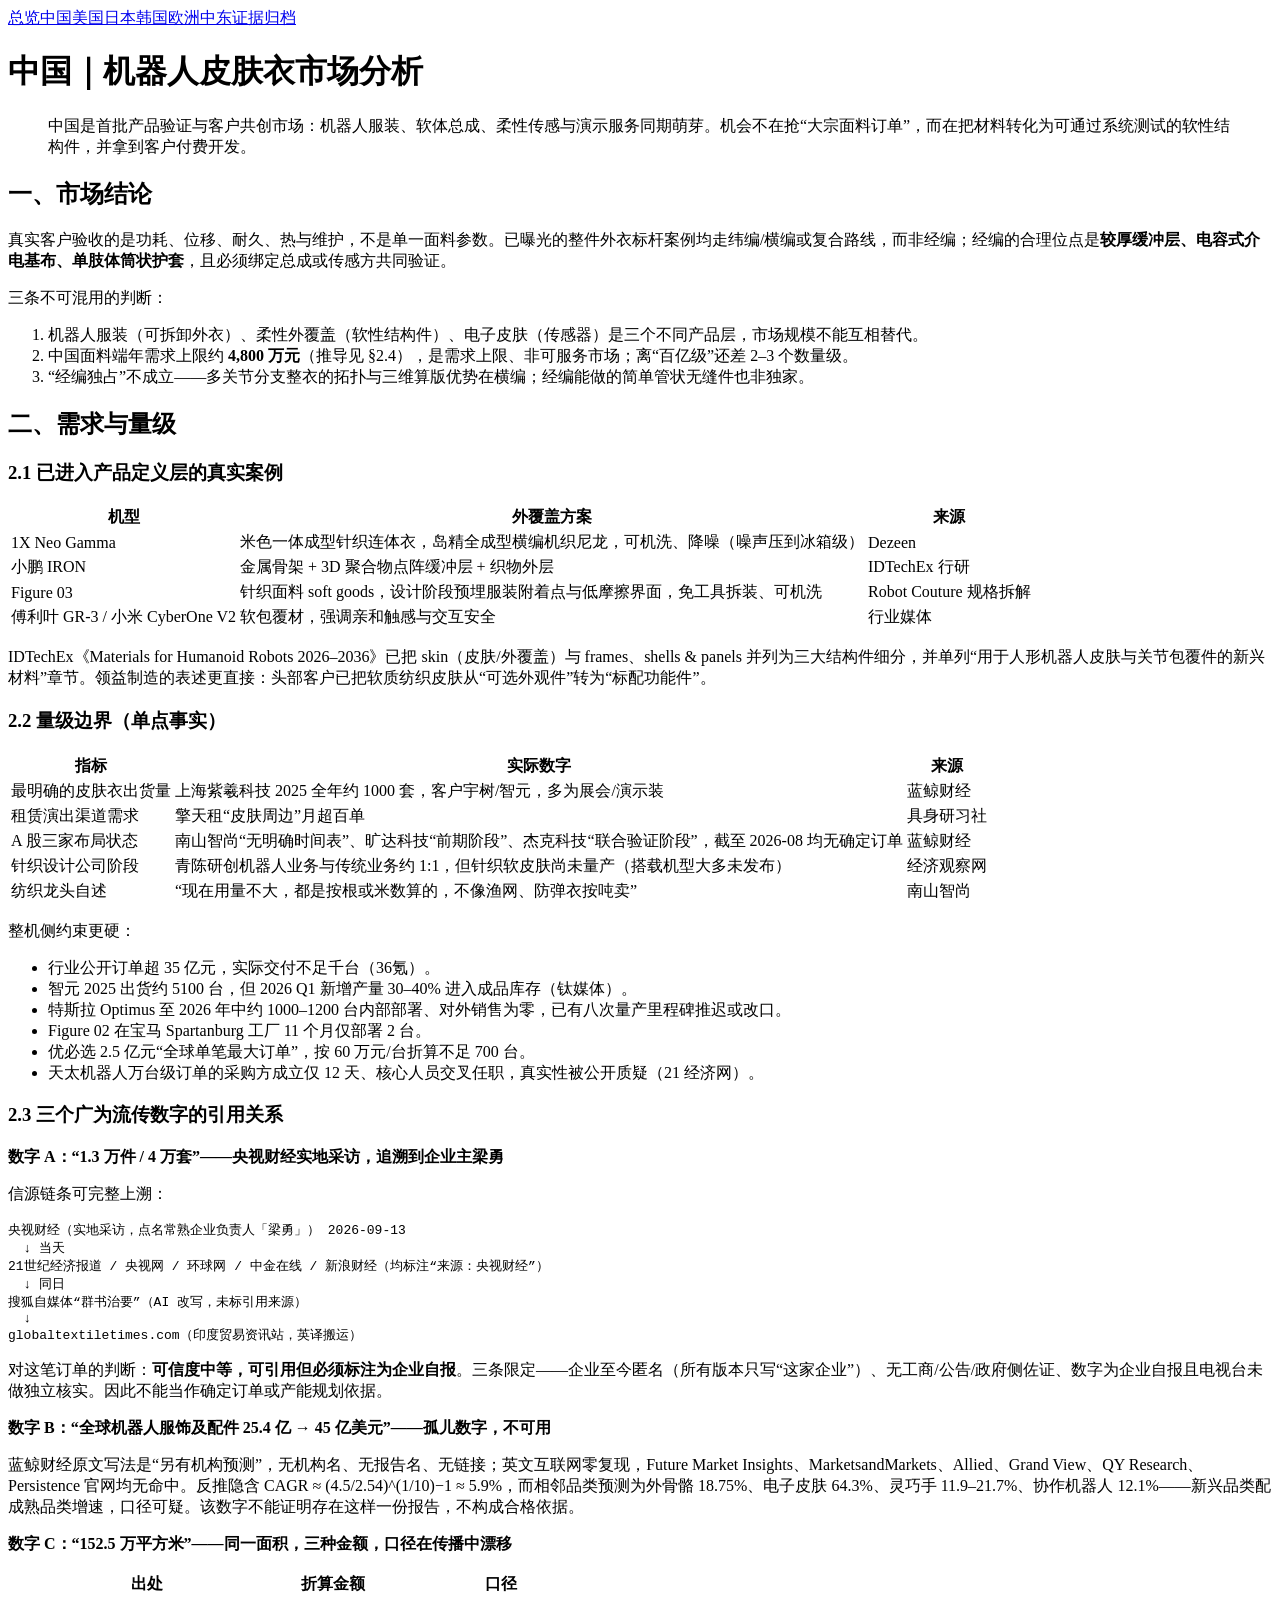
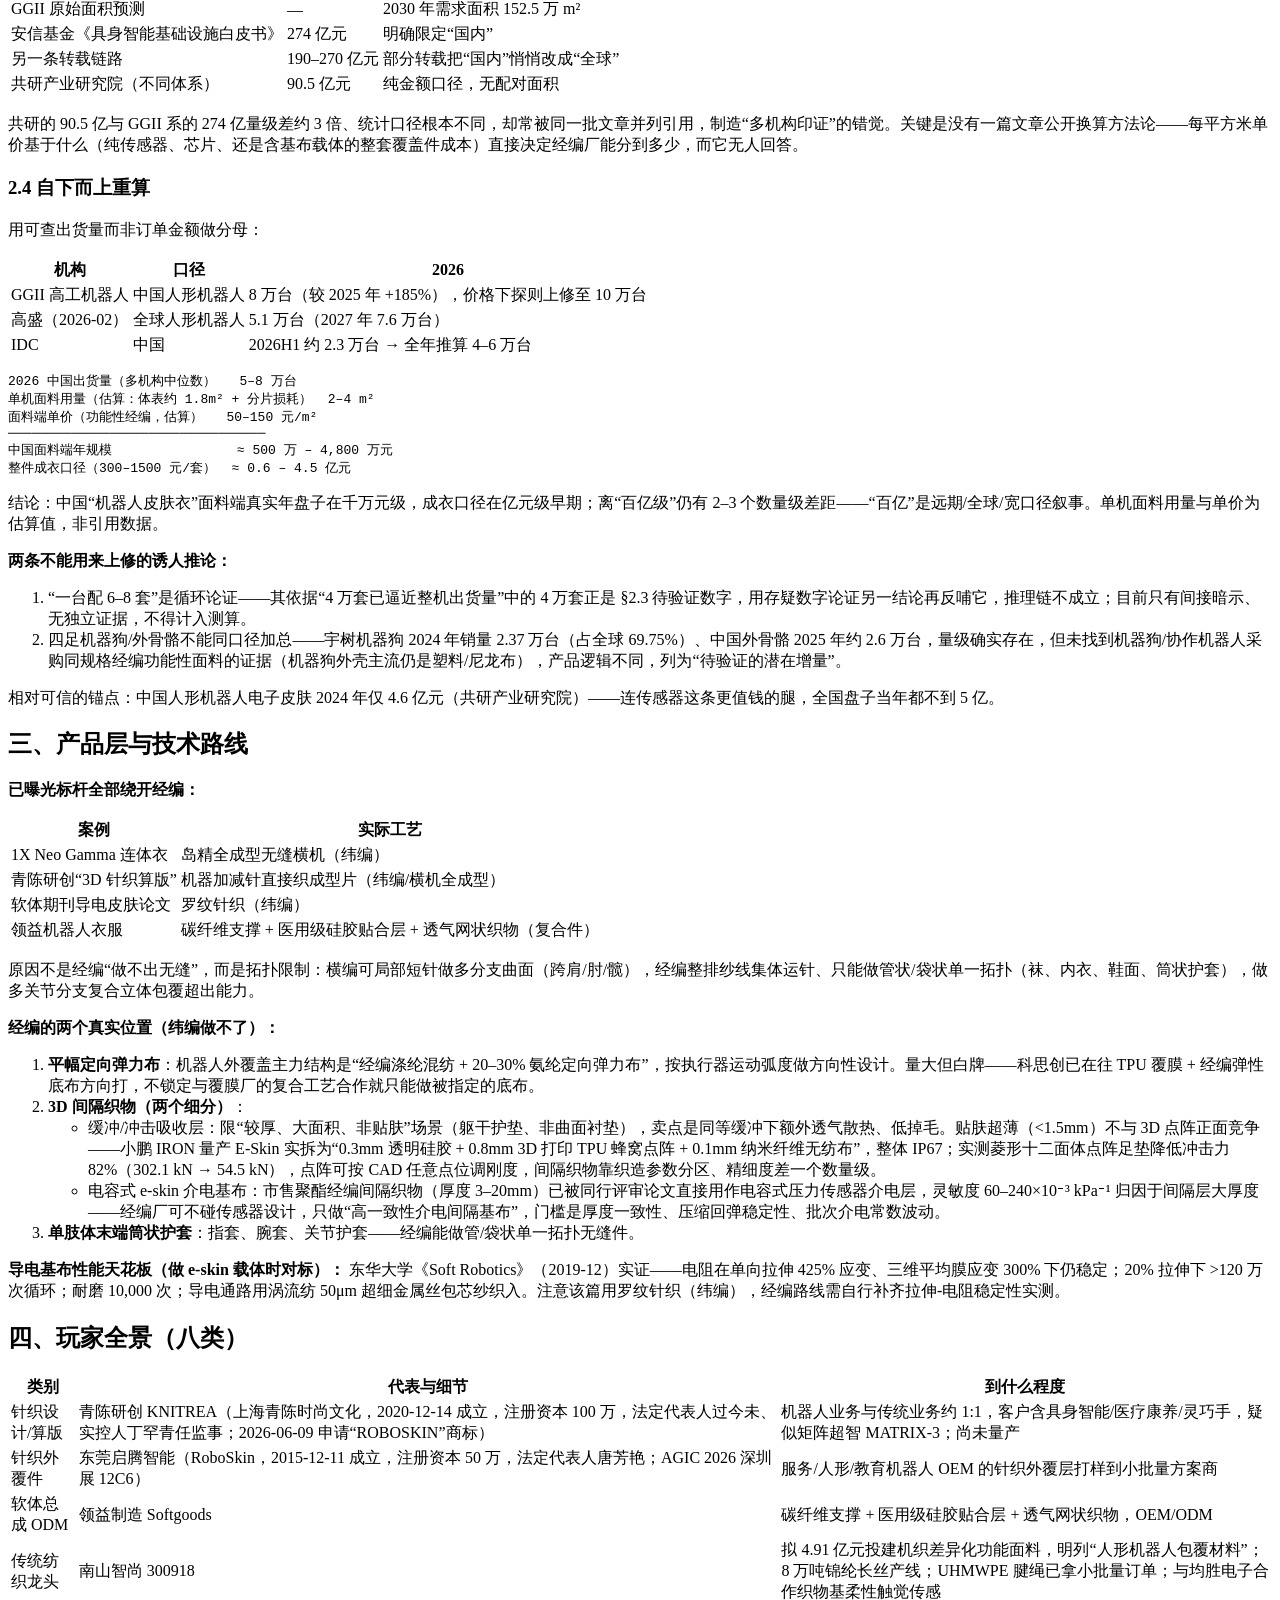
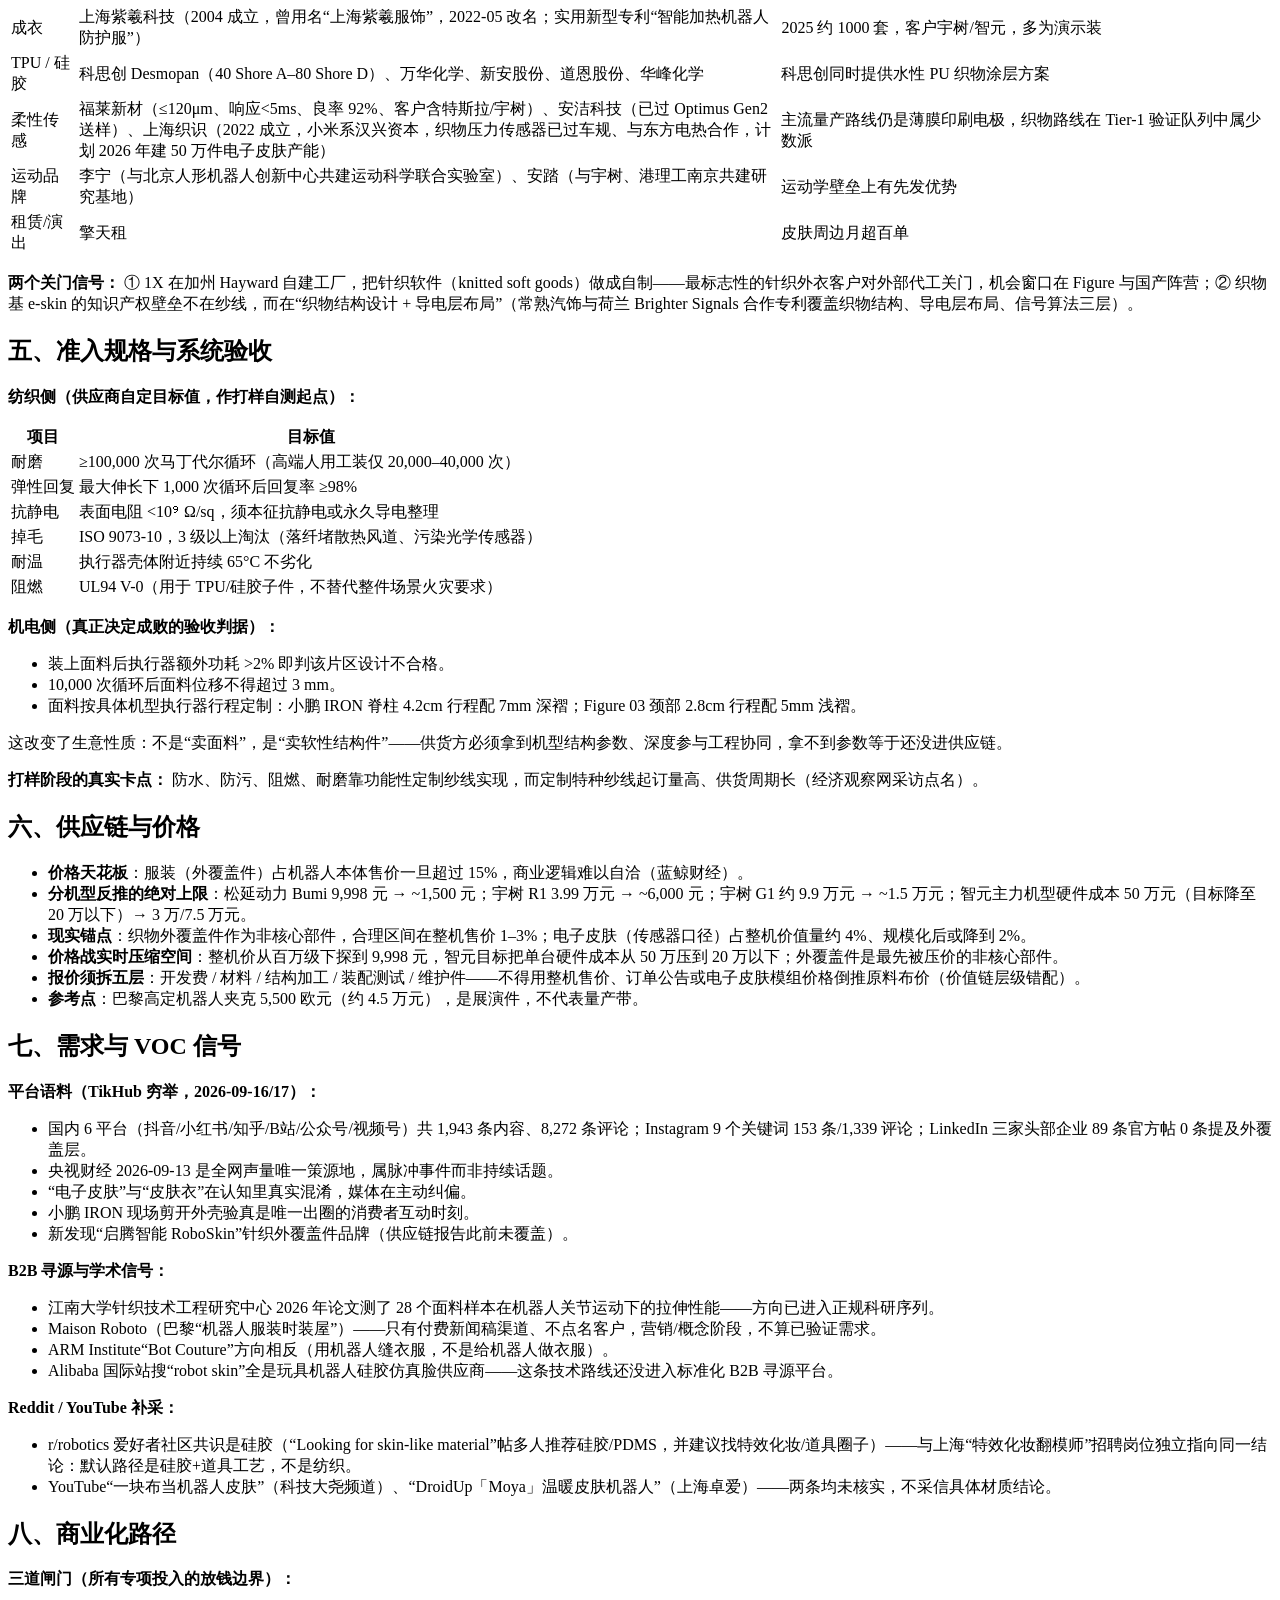
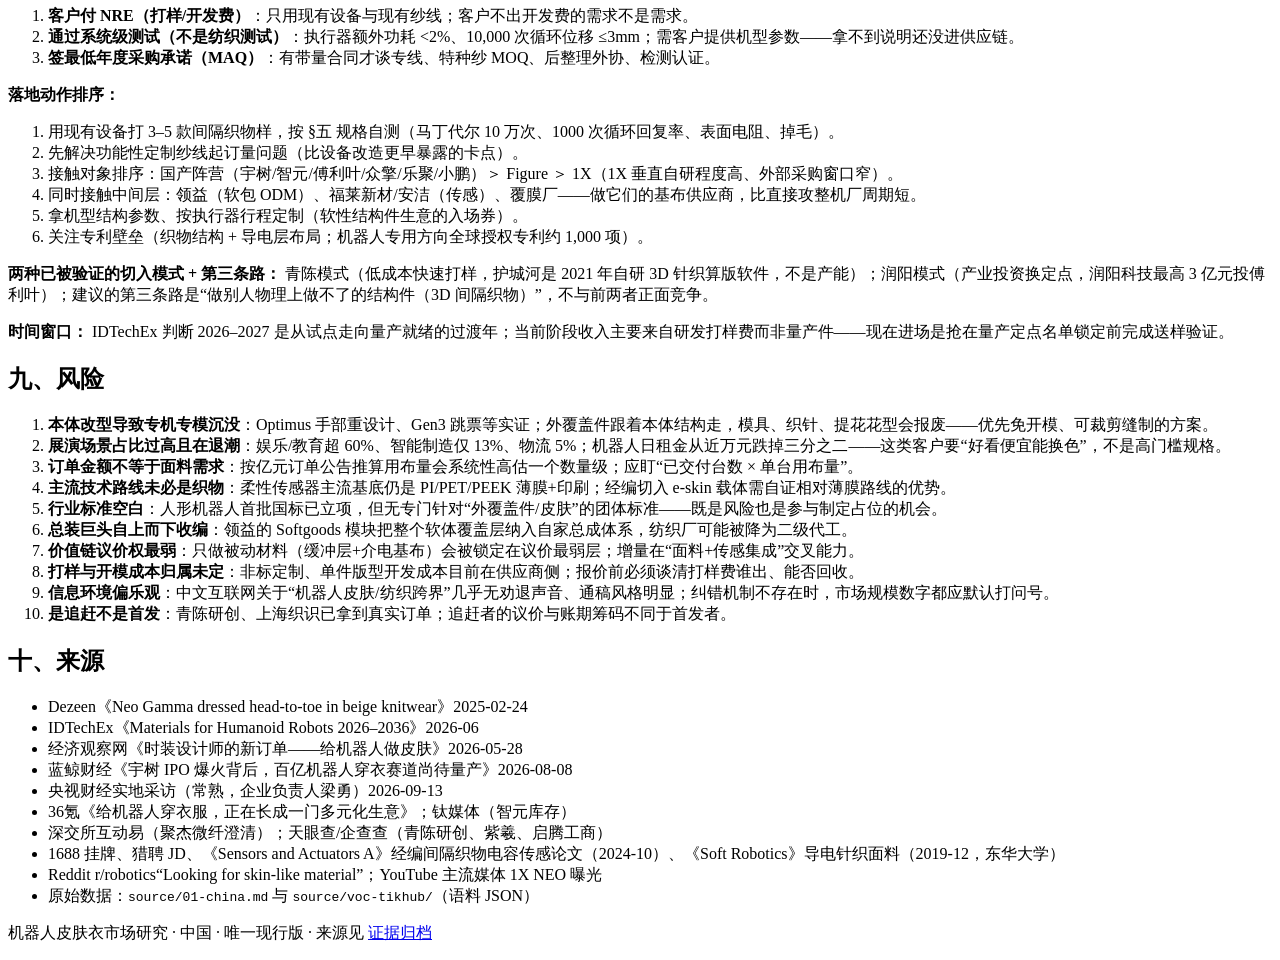
==== china.html @ 620ad475 "add china.html" ====
<!doctype html><html lang="zh-CN"><head>
<meta charset="utf-8"><meta name="viewport" content="width=device-width,initial-scale=1">
<title>中国｜机器人皮肤衣市场分析</title>
<link rel="stylesheet" href="assets/final.css">
</head><body><div class="wrap">
<nav class="nav"><a href="index.html">总览</a><a href="china.html" class="active">中国</a><a href="usa.html">美国</a><a href="japan.html">日本</a><a href="korea.html">韩国</a><a href="europe.html">欧洲</a><a href="middle-east.html">中东</a><a href="sources.html">证据归档</a></nav>
<main class="doc">
<h1 id="中国机器人皮肤衣市场分析">中国｜机器人皮肤衣市场分析</h1>
<blockquote>
<p>中国是首批产品验证与客户共创市场：机器人服装、软体总成、柔性传感与演示服务同期萌芽。机会不在抢“大宗面料订单”，而在把材料转化为可通过系统测试的软性结构件，并拿到客户付费开发。</p>
</blockquote>
<h2 id="一市场结论">一、市场结论</h2>
<p>真实客户验收的是功耗、位移、耐久、热与维护，不是单一面料参数。已曝光的整件外衣标杆案例均走纬编/横编或复合路线，而非经编；经编的合理位点是<strong>较厚缓冲层、电容式介电基布、单肢体筒状护套</strong>，且必须绑定总成或传感方共同验证。</p>
<p>三条不可混用的判断：</p>
<ol type="1">
<li>机器人服装（可拆卸外衣）、柔性外覆盖（软性结构件）、电子皮肤（传感器）是三个不同产品层，市场规模不能互相替代。</li>
<li>中国面料端年需求上限约 <strong>4,800 万元</strong>（推导见 §2.4），是需求上限、非可服务市场；离“百亿级”还差 2–3 个数量级。</li>
<li>“经编独占”不成立——多关节分支整衣的拓扑与三维算版优势在横编；经编能做的简单管状无缝件也非独家。</li>
</ol>
<h2 id="二需求与量级">二、需求与量级</h2>
<h3 id="21-已进入产品定义层的真实案例">2.1 已进入产品定义层的真实案例</h3>
<table>
<thead>
<tr>
<th>机型</th>
<th>外覆盖方案</th>
<th>来源</th>
</tr>
</thead>
<tbody>
<tr>
<td>1X Neo Gamma</td>
<td>米色一体成型针织连体衣，岛精全成型横编机织尼龙，可机洗、降噪（噪声压到冰箱级）</td>
<td>Dezeen</td>
</tr>
<tr>
<td>小鹏 IRON</td>
<td>金属骨架 + 3D 聚合物点阵缓冲层 + 织物外层</td>
<td>IDTechEx 行研</td>
</tr>
<tr>
<td>Figure 03</td>
<td>针织面料 soft goods，设计阶段预埋服装附着点与低摩擦界面，免工具拆装、可机洗</td>
<td>Robot Couture 规格拆解</td>
</tr>
<tr>
<td>傅利叶 GR-3 / 小米 CyberOne V2</td>
<td>软包覆材，强调亲和触感与交互安全</td>
<td>行业媒体</td>
</tr>
</tbody>
</table>
<p>IDTechEx《Materials for Humanoid Robots 2026–2036》已把 skin（皮肤/外覆盖）与 frames、shells &amp; panels 并列为三大结构件细分，并单列“用于人形机器人皮肤与关节包覆件的新兴材料”章节。领益制造的表述更直接：头部客户已把软质纺织皮肤从“可选外观件”转为“标配功能件”。</p>
<h3 id="22-量级边界单点事实">2.2 量级边界（单点事实）</h3>
<table>
<thead>
<tr>
<th>指标</th>
<th>实际数字</th>
<th>来源</th>
</tr>
</thead>
<tbody>
<tr>
<td>最明确的皮肤衣出货量</td>
<td>上海紫羲科技 2025 全年约 1000 套，客户宇树/智元，多为展会/演示装</td>
<td>蓝鲸财经</td>
</tr>
<tr>
<td>租赁演出渠道需求</td>
<td>擎天租“皮肤周边”月超百单</td>
<td>具身研习社</td>
</tr>
<tr>
<td>A 股三家布局状态</td>
<td>南山智尚“无明确时间表”、旷达科技“前期阶段”、杰克科技“联合验证阶段”，截至 2026-08 均无确定订单</td>
<td>蓝鲸财经</td>
</tr>
<tr>
<td>针织设计公司阶段</td>
<td>青陈研创机器人业务与传统业务约 1:1，但针织软皮肤尚未量产（搭载机型大多未发布）</td>
<td>经济观察网</td>
</tr>
<tr>
<td>纺织龙头自述</td>
<td>“现在用量不大，都是按根或米数算的，不像渔网、防弹衣按吨卖”</td>
<td>南山智尚</td>
</tr>
</tbody>
</table>
<p>整机侧约束更硬：</p>
<ul>
<li>行业公开订单超 35 亿元，实际交付不足千台（36氪）。</li>
<li>智元 2025 出货约 5100 台，但 2026 Q1 新增产量 30–40% 进入成品库存（钛媒体）。</li>
<li>特斯拉 Optimus 至 2026 年中约 1000–1200 台内部部署、对外销售为零，已有八次量产里程碑推迟或改口。</li>
<li>Figure 02 在宝马 Spartanburg 工厂 11 个月仅部署 2 台。</li>
<li>优必选 2.5 亿元“全球单笔最大订单”，按 60 万元/台折算不足 700 台。</li>
<li>天太机器人万台级订单的采购方成立仅 12 天、核心人员交叉任职，真实性被公开质疑（21 经济网）。</li>
</ul>
<h3 id="23-三个广为流传数字的引用关系">2.3 三个广为流传数字的引用关系</h3>
<p><strong>数字 A：“1.3 万件 / 4 万套”——央视财经实地采访，追溯到企业主梁勇</strong></p>
<p>信源链条可完整上溯：</p>
<pre><code>央视财经（实地采访，点名常熟企业负责人「梁勇」） 2026-09-13
  ↓ 当天
21世纪经济报道 / 央视网 / 环球网 / 中金在线 / 新浪财经（均标注“来源：央视财经”）
  ↓ 同日
搜狐自媒体“群书治要”（AI 改写，未标引用来源）
  ↓
globaltextiletimes.com（印度贸易资讯站，英译搬运）</code></pre>
<p>对这笔订单的判断：<strong>可信度中等，可引用但必须标注为企业自报</strong>。三条限定——企业至今匿名（所有版本只写“这家企业”）、无工商/公告/政府侧佐证、数字为企业自报且电视台未做独立核实。因此不能当作确定订单或产能规划依据。</p>
<p><strong>数字 B：“全球机器人服饰及配件 25.4 亿 → 45 亿美元”——孤儿数字，不可用</strong></p>
<p>蓝鲸财经原文写法是“另有机构预测”，无机构名、无报告名、无链接；英文互联网零复现，Future Market Insights、MarketsandMarkets、Allied、Grand View、QY Research、Persistence 官网均无命中。反推隐含 CAGR ≈ (4.5/2.54)^(1/10)−1 ≈ 5.9%，而相邻品类预测为外骨骼 18.75%、电子皮肤 64.3%、灵巧手 11.9–21.7%、协作机器人 12.1%——新兴品类配成熟品类增速，口径可疑。该数字不能证明存在这样一份报告，不构成合格依据。</p>
<p><strong>数字 C：“152.5 万平方米”——同一面积，三种金额，口径在传播中漂移</strong></p>
<table>
<thead>
<tr>
<th>出处</th>
<th>折算金额</th>
<th>口径</th>
</tr>
</thead>
<tbody>
<tr>
<td>GGII 原始面积预测</td>
<td>—</td>
<td>2030 年需求面积 152.5 万 m²</td>
</tr>
<tr>
<td>安信基金《具身智能基础设施白皮书》</td>
<td>274 亿元</td>
<td>明确限定“国内”</td>
</tr>
<tr>
<td>另一条转载链路</td>
<td>190–270 亿元</td>
<td>部分转载把“国内”悄悄改成“全球”</td>
</tr>
<tr>
<td>共研产业研究院（不同体系）</td>
<td>90.5 亿元</td>
<td>纯金额口径，无配对面积</td>
</tr>
</tbody>
</table>
<p>共研的 90.5 亿与 GGII 系的 274 亿量级差约 3 倍、统计口径根本不同，却常被同一批文章并列引用，制造“多机构印证”的错觉。关键是没有一篇文章公开换算方法论——每平方米单价基于什么（纯传感器、芯片、还是含基布载体的整套覆盖件成本）直接决定经编厂能分到多少，而它无人回答。</p>
<h3 id="24-自下而上重算">2.4 自下而上重算</h3>
<p>用可查出货量而非订单金额做分母：</p>
<table>
<thead>
<tr>
<th>机构</th>
<th>口径</th>
<th>2026</th>
</tr>
</thead>
<tbody>
<tr>
<td>GGII 高工机器人</td>
<td>中国人形机器人</td>
<td>8 万台（较 2025 年 +185%），价格下探则上修至 10 万台</td>
</tr>
<tr>
<td>高盛（2026-02）</td>
<td>全球人形机器人</td>
<td>5.1 万台（2027 年 7.6 万台）</td>
</tr>
<tr>
<td>IDC</td>
<td>中国</td>
<td>2026H1 约 2.3 万台 → 全年推算 4–6 万台</td>
</tr>
</tbody>
</table>
<pre><code>2026 中国出货量（多机构中位数）   5–8 万台
单机面料用量（估算：体表约 1.8m² + 分片损耗）  2–4 m²
面料端单价（功能性经编，估算）   50–150 元/m²
─────────────────────────────────
中国面料端年规模                ≈ 500 万 – 4,800 万元
整件成衣口径（300–1500 元/套）  ≈ 0.6 – 4.5 亿元</code></pre>
<p>结论：中国“机器人皮肤衣”面料端真实年盘子在千万元级，成衣口径在亿元级早期；离“百亿级”仍有 2–3 个数量级差距——“百亿”是远期/全球/宽口径叙事。单机面料用量与单价为估算值，非引用数据。</p>
<p><strong>两条不能用来上修的诱人推论：</strong></p>
<ol type="1">
<li>“一台配 6–8 套”是循环论证——其依据“4 万套已逼近整机出货量”中的 4 万套正是 §2.3 待验证数字，用存疑数字论证另一结论再反哺它，推理链不成立；目前只有间接暗示、无独立证据，不得计入测算。</li>
<li>四足机器狗/外骨骼不能同口径加总——宇树机器狗 2024 年销量 2.37 万台（占全球 69.75%）、中国外骨骼 2025 年约 2.6 万台，量级确实存在，但未找到机器狗/协作机器人采购同规格经编功能性面料的证据（机器狗外壳主流仍是塑料/尼龙布），产品逻辑不同，列为“待验证的潜在增量”。</li>
</ol>
<p>相对可信的锚点：中国人形机器人电子皮肤 2024 年仅 4.6 亿元（共研产业研究院）——连传感器这条更值钱的腿，全国盘子当年都不到 5 亿。</p>
<h2 id="三产品层与技术路线">三、产品层与技术路线</h2>
<p><strong>已曝光标杆全部绕开经编：</strong></p>
<table>
<thead>
<tr>
<th>案例</th>
<th>实际工艺</th>
</tr>
</thead>
<tbody>
<tr>
<td>1X Neo Gamma 连体衣</td>
<td>岛精全成型无缝横机（纬编）</td>
</tr>
<tr>
<td>青陈研创“3D 针织算版”</td>
<td>机器加减针直接织成型片（纬编/横机全成型）</td>
</tr>
<tr>
<td>软体期刊导电皮肤论文</td>
<td>罗纹针织（纬编）</td>
</tr>
<tr>
<td>领益机器人衣服</td>
<td>碳纤维支撑 + 医用级硅胶贴合层 + 透气网状织物（复合件）</td>
</tr>
</tbody>
</table>
<p>原因不是经编“做不出无缝”，而是拓扑限制：横编可局部短针做多分支曲面（跨肩/肘/髋），经编整排纱线集体运针、只能做管状/袋状单一拓扑（袜、内衣、鞋面、筒状护套），做多关节分支复合立体包覆超出能力。</p>
<p><strong>经编的两个真实位置（纬编做不了）：</strong></p>
<ol type="1">
<li><strong>平幅定向弹力布</strong>：机器人外覆盖主力结构是“经编涤纶混纺 + 20–30% 氨纶定向弹力布”，按执行器运动弧度做方向性设计。量大但白牌——科思创已在往 TPU 覆膜 + 经编弹性底布方向打，不锁定与覆膜厂的复合工艺合作就只能做被指定的底布。</li>
<li><strong>3D 间隔织物（两个细分）</strong>：
<ul>
<li>缓冲/冲击吸收层：限“较厚、大面积、非贴肤”场景（躯干护垫、非曲面衬垫），卖点是同等缓冲下额外透气散热、低掉毛。贴肤超薄（&lt;1.5mm）不与 3D 点阵正面竞争——小鹏 IRON 量产 E-Skin 实拆为“0.3mm 透明硅胶 + 0.8mm 3D 打印 TPU 蜂窝点阵 + 0.1mm 纳米纤维无纺布”，整体 IP67；实测菱形十二面体点阵足垫降低冲击力 82%（302.1 kN → 54.5 kN），点阵可按 CAD 任意点位调刚度，间隔织物靠织造参数分区、精细度差一个数量级。</li>
<li>电容式 e-skin 介电基布：市售聚酯经编间隔织物（厚度 3–20mm）已被同行评审论文直接用作电容式压力传感器介电层，灵敏度 60–240×10⁻³ kPa⁻¹ 归因于间隔层大厚度——经编厂可不碰传感器设计，只做“高一致性介电间隔基布”，门槛是厚度一致性、压缩回弹稳定性、批次介电常数波动。</li>
</ul></li>
<li><strong>单肢体末端筒状护套</strong>：指套、腕套、关节护套——经编能做管/袋状单一拓扑无缝件。</li>
</ol>
<p><strong>导电基布性能天花板（做 e-skin 载体时对标）：</strong> 东华大学《Soft Robotics》（2019-12）实证——电阻在单向拉伸 425% 应变、三维平均膜应变 300% 下仍稳定；20% 拉伸下 &gt;120 万次循环；耐磨 10,000 次；导电通路用涡流纺 50μm 超细金属丝包芯纱织入。注意该篇用罗纹针织（纬编），经编路线需自行补齐拉伸-电阻稳定性实测。</p>
<h2 id="四玩家全景八类">四、玩家全景（八类）</h2>
<table>
<thead>
<tr>
<th>类别</th>
<th>代表与细节</th>
<th>到什么程度</th>
</tr>
</thead>
<tbody>
<tr>
<td>针织设计/算版</td>
<td>青陈研创 KNITREA（上海青陈时尚文化，2020-12-14 成立，注册资本 100 万，法定代表人过今未、实控人丁罕青任监事；2026-06-09 申请“ROBOSKIN”商标）</td>
<td>机器人业务与传统业务约 1:1，客户含具身智能/医疗康养/灵巧手，疑似矩阵超智 MATRIX-3；尚未量产</td>
</tr>
<tr>
<td>针织外覆件</td>
<td>东莞启腾智能（RoboSkin，2015-12-11 成立，注册资本 50 万，法定代表人唐芳艳；AGIC 2026 深圳展 12C6）</td>
<td>服务/人形/教育机器人 OEM 的针织外覆层打样到小批量方案商</td>
</tr>
<tr>
<td>软体总成 ODM</td>
<td>领益制造 Softgoods</td>
<td>碳纤维支撑 + 医用级硅胶贴合层 + 透气网状织物，OEM/ODM</td>
</tr>
<tr>
<td>传统纺织龙头</td>
<td>南山智尚 300918</td>
<td>拟 4.91 亿元投建机织差异化功能面料，明列“人形机器人包覆材料”；8 万吨锦纶长丝产线；UHMWPE 腱绳已拿小批量订单；与均胜电子合作织物基柔性触觉传感</td>
</tr>
<tr>
<td>成衣</td>
<td>上海紫羲科技（2004 成立，曾用名“上海紫羲服饰”，2022-05 改名；实用新型专利“智能加热机器人防护服”）</td>
<td>2025 约 1000 套，客户宇树/智元，多为演示装</td>
</tr>
<tr>
<td>TPU / 硅胶</td>
<td>科思创 Desmopan（40 Shore A–80 Shore D）、万华化学、新安股份、道恩股份、华峰化学</td>
<td>科思创同时提供水性 PU 织物涂层方案</td>
</tr>
<tr>
<td>柔性传感</td>
<td>福莱新材（≤120μm、响应&lt;5ms、良率 92%、客户含特斯拉/宇树）、安洁科技（已过 Optimus Gen2 送样）、上海织识（2022 成立，小米系汉兴资本，织物压力传感器已过车规、与东方电热合作，计划 2026 年建 50 万件电子皮肤产能）</td>
<td>主流量产路线仍是薄膜印刷电极，织物路线在 Tier-1 验证队列中属少数派</td>
</tr>
<tr>
<td>运动品牌</td>
<td>李宁（与北京人形机器人创新中心共建运动科学联合实验室）、安踏（与宇树、港理工南京共建研究基地）</td>
<td>运动学壁垒上有先发优势</td>
</tr>
<tr>
<td>租赁/演出</td>
<td>擎天租</td>
<td>皮肤周边月超百单</td>
</tr>
</tbody>
</table>
<p><strong>两个关门信号：</strong> ① 1X 在加州 Hayward 自建工厂，把针织软件（knitted soft goods）做成自制——最标志性的针织外衣客户对外部代工关门，机会窗口在 Figure 与国产阵营；② 织物基 e-skin 的知识产权壁垒不在纱线，而在“织物结构设计 + 导电层布局”（常熟汽饰与荷兰 Brighter Signals 合作专利覆盖织物结构、导电层布局、信号算法三层）。</p>
<h2 id="五准入规格与系统验收">五、准入规格与系统验收</h2>
<p><strong>纺织侧（供应商自定目标值，作打样自测起点）：</strong></p>
<table>
<thead>
<tr>
<th>项目</th>
<th>目标值</th>
</tr>
</thead>
<tbody>
<tr>
<td>耐磨</td>
<td>≥100,000 次马丁代尔循环（高端人用工装仅 20,000–40,000 次）</td>
</tr>
<tr>
<td>弹性回复</td>
<td>最大伸长下 1,000 次循环后回复率 ≥98%</td>
</tr>
<tr>
<td>抗静电</td>
<td>表面电阻 &lt;10⁹ Ω/sq，须本征抗静电或永久导电整理</td>
</tr>
<tr>
<td>掉毛</td>
<td>ISO 9073-10，3 级以上淘汰（落纤堵散热风道、污染光学传感器）</td>
</tr>
<tr>
<td>耐温</td>
<td>执行器壳体附近持续 65°C 不劣化</td>
</tr>
<tr>
<td>阻燃</td>
<td>UL94 V-0（用于 TPU/硅胶子件，不替代整件场景火灾要求）</td>
</tr>
</tbody>
</table>
<p><strong>机电侧（真正决定成败的验收判据）：</strong></p>
<ul>
<li>装上面料后执行器额外功耗 &gt;2% 即判该片区设计不合格。</li>
<li>10,000 次循环后面料位移不得超过 3 mm。</li>
<li>面料按具体机型执行器行程定制：小鹏 IRON 脊柱 4.2cm 行程配 7mm 深褶；Figure 03 颈部 2.8cm 行程配 5mm 浅褶。</li>
</ul>
<p>这改变了生意性质：不是“卖面料”，是“卖软性结构件”——供货方必须拿到机型结构参数、深度参与工程协同，拿不到参数等于还没进供应链。</p>
<p><strong>打样阶段的真实卡点：</strong> 防水、防污、阻燃、耐磨靠功能性定制纱线实现，而定制特种纱线起订量高、供货周期长（经济观察网采访点名）。</p>
<h2 id="六供应链与价格">六、供应链与价格</h2>
<ul>
<li><strong>价格天花板</strong>：服装（外覆盖件）占机器人本体售价一旦超过 15%，商业逻辑难以自洽（蓝鲸财经）。</li>
<li><strong>分机型反推的绝对上限</strong>：松延动力 Bumi 9,998 元 → ~1,500 元；宇树 R1 3.99 万元 → ~6,000 元；宇树 G1 约 9.9 万元 → ~1.5 万元；智元主力机型硬件成本 50 万元（目标降至 20 万以下）→ 3 万/7.5 万元。</li>
<li><strong>现实锚点</strong>：织物外覆盖件作为非核心部件，合理区间在整机售价 1–3%；电子皮肤（传感器口径）占整机价值量约 4%、规模化后或降到 2%。</li>
<li><strong>价格战实时压缩空间</strong>：整机价从百万级下探到 9,998 元，智元目标把单台硬件成本从 50 万压到 20 万以下；外覆盖件是最先被压价的非核心部件。</li>
<li><strong>报价须拆五层</strong>：开发费 / 材料 / 结构加工 / 装配测试 / 维护件——不得用整机售价、订单公告或电子皮肤模组价格倒推原料布价（价值链层级错配）。</li>
<li><strong>参考点</strong>：巴黎高定机器人夹克 5,500 欧元（约 4.5 万元），是展演件，不代表量产带。</li>
</ul>
<h2 id="七需求与-voc-信号">七、需求与 VOC 信号</h2>
<p><strong>平台语料（TikHub 穷举，2026-09-16/17）：</strong></p>
<ul>
<li>国内 6 平台（抖音/小红书/知乎/B站/公众号/视频号）共 1,943 条内容、8,272 条评论；Instagram 9 个关键词 153 条/1,339 评论；LinkedIn 三家头部企业 89 条官方帖 0 条提及外覆盖层。</li>
<li>央视财经 2026-09-13 是全网声量唯一策源地，属脉冲事件而非持续话题。</li>
<li>“电子皮肤”与“皮肤衣”在认知里真实混淆，媒体在主动纠偏。</li>
<li>小鹏 IRON 现场剪开外壳验真是唯一出圈的消费者互动时刻。</li>
<li>新发现“启腾智能 RoboSkin”针织外覆盖件品牌（供应链报告此前未覆盖）。</li>
</ul>
<p><strong>B2B 寻源与学术信号：</strong></p>
<ul>
<li>江南大学针织技术工程研究中心 2026 年论文测了 28 个面料样本在机器人关节运动下的拉伸性能——方向已进入正规科研序列。</li>
<li>Maison Roboto（巴黎“机器人服装时装屋”）——只有付费新闻稿渠道、不点名客户，营销/概念阶段，不算已验证需求。</li>
<li>ARM Institute“Bot Couture”方向相反（用机器人缝衣服，不是给机器人做衣服）。</li>
<li>Alibaba 国际站搜“robot skin”全是玩具机器人硅胶仿真脸供应商——这条技术路线还没进入标准化 B2B 寻源平台。</li>
</ul>
<p><strong>Reddit / YouTube 补采：</strong></p>
<ul>
<li>r/robotics 爱好者社区共识是硅胶（“Looking for skin-like material”帖多人推荐硅胶/PDMS，并建议找特效化妆/道具圈子）——与上海“特效化妆翻模师”招聘岗位独立指向同一结论：默认路径是硅胶+道具工艺，不是纺织。</li>
<li>YouTube“一块布当机器人皮肤”（科技大尧频道）、“DroidUp「Moya」温暖皮肤机器人”（上海卓爱）——两条均未核实，不采信具体材质结论。</li>
</ul>
<h2 id="八商业化路径">八、商业化路径</h2>
<p><strong>三道闸门（所有专项投入的放钱边界）：</strong></p>
<ol type="1">
<li><strong>客户付 NRE（打样/开发费）</strong>：只用现有设备与现有纱线；客户不出开发费的需求不是需求。</li>
<li><strong>通过系统级测试（不是纺织测试）</strong>：执行器额外功耗 &lt;2%、10,000 次循环位移 ≤3mm；需客户提供机型参数——拿不到说明还没进供应链。</li>
<li><strong>签最低年度采购承诺（MAQ）</strong>：有带量合同才谈专线、特种纱 MOQ、后整理外协、检测认证。</li>
</ol>
<p><strong>落地动作排序：</strong></p>
<ol type="1">
<li>用现有设备打 3–5 款间隔织物样，按 §五 规格自测（马丁代尔 10 万次、1000 次循环回复率、表面电阻、掉毛）。</li>
<li>先解决功能性定制纱线起订量问题（比设备改造更早暴露的卡点）。</li>
<li>接触对象排序：国产阵营（宇树/智元/傅利叶/众擎/乐聚/小鹏）＞ Figure ＞ 1X（1X 垂直自研程度高、外部采购窗口窄）。</li>
<li>同时接触中间层：领益（软包 ODM）、福莱新材/安洁（传感）、覆膜厂——做它们的基布供应商，比直接攻整机厂周期短。</li>
<li>拿机型结构参数、按执行器行程定制（软性结构件生意的入场券）。</li>
<li>关注专利壁垒（织物结构 + 导电层布局；机器人专用方向全球授权专利约 1,000 项）。</li>
</ol>
<p><strong>两种已被验证的切入模式 + 第三条路：</strong> 青陈模式（低成本快速打样，护城河是 2021 年自研 3D 针织算版软件，不是产能）；润阳模式（产业投资换定点，润阳科技最高 3 亿元投傅利叶）；建议的第三条路是“做别人物理上做不了的结构件（3D 间隔织物）”，不与前两者正面竞争。</p>
<p><strong>时间窗口：</strong> IDTechEx 判断 2026–2027 是从试点走向量产就绪的过渡年；当前阶段收入主要来自研发打样费而非量产件——现在进场是抢在量产定点名单锁定前完成送样验证。</p>
<h2 id="九风险">九、风险</h2>
<ol type="1">
<li><strong>本体改型导致专机专模沉没</strong>：Optimus 手部重设计、Gen3 跳票等实证；外覆盖件跟着本体结构走，模具、织针、提花花型会报废——优先免开模、可裁剪缝制的方案。</li>
<li><strong>展演场景占比过高且在退潮</strong>：娱乐/教育超 60%、智能制造仅 13%、物流 5%；机器人日租金从近万元跌掉三分之二——这类客户要“好看便宜能换色”，不是高门槛规格。</li>
<li><strong>订单金额不等于面料需求</strong>：按亿元订单公告推算用布量会系统性高估一个数量级；应盯“已交付台数 × 单台用布量”。</li>
<li><strong>主流技术路线未必是织物</strong>：柔性传感器主流基底仍是 PI/PET/PEEK 薄膜+印刷；经编切入 e-skin 载体需自证相对薄膜路线的优势。</li>
<li><strong>行业标准空白</strong>：人形机器人首批国标已立项，但无专门针对“外覆盖件/皮肤”的团体标准——既是风险也是参与制定占位的机会。</li>
<li><strong>总装巨头自上而下收编</strong>：领益的 Softgoods 模块把整个软体覆盖层纳入自家总成体系，纺织厂可能被降为二级代工。</li>
<li><strong>价值链议价权最弱</strong>：只做被动材料（缓冲层+介电基布）会被锁定在议价最弱层；增量在“面料+传感集成”交叉能力。</li>
<li><strong>打样与开模成本归属未定</strong>：非标定制、单件版型开发成本目前在供应商侧；报价前必须谈清打样费谁出、能否回收。</li>
<li><strong>信息环境偏乐观</strong>：中文互联网关于“机器人皮肤/纺织跨界”几乎无劝退声音、通稿风格明显；纠错机制不存在时，市场规模数字都应默认打问号。</li>
<li><strong>是追赶不是首发</strong>：青陈研创、上海织识已拿到真实订单；追赶者的议价与账期筹码不同于首发者。</li>
</ol>
<h2 id="十来源">十、来源</h2>
<ul>
<li>Dezeen《Neo Gamma dressed head-to-toe in beige knitwear》2025-02-24</li>
<li>IDTechEx《Materials for Humanoid Robots 2026–2036》2026-06</li>
<li>经济观察网《时装设计师的新订单——给机器人做皮肤》2026-05-28</li>
<li>蓝鲸财经《宇树 IPO 爆火背后，百亿机器人穿衣赛道尚待量产》2026-08-08</li>
<li>央视财经实地采访（常熟，企业负责人梁勇）2026-09-13</li>
<li>36氪《给机器人穿衣服，正在长成一门多元化生意》；钛媒体（智元库存）</li>
<li>深交所互动易（聚杰微纤澄清）；天眼查/企查查（青陈研创、紫羲、启腾工商）</li>
<li>1688 挂牌、猎聘 JD、《Sensors and Actuators A》经编间隔织物电容传感论文（2024-10）、《Soft Robotics》导电针织面料（2019-12，东华大学）</li>
<li>Reddit r/robotics“Looking for skin-like material”；YouTube 主流媒体 1X NEO 曝光</li>
<li>原始数据：<code>source/01-china.md</code> 与 <code>source/voc-tikhub/</code>（语料 JSON）</li>
</ul>

</main>
<p class="foot">机器人皮肤衣市场研究 · 中国 · 唯一现行版 · 来源见 <a href="sources.html">证据归档</a></p>
</div></body></html>
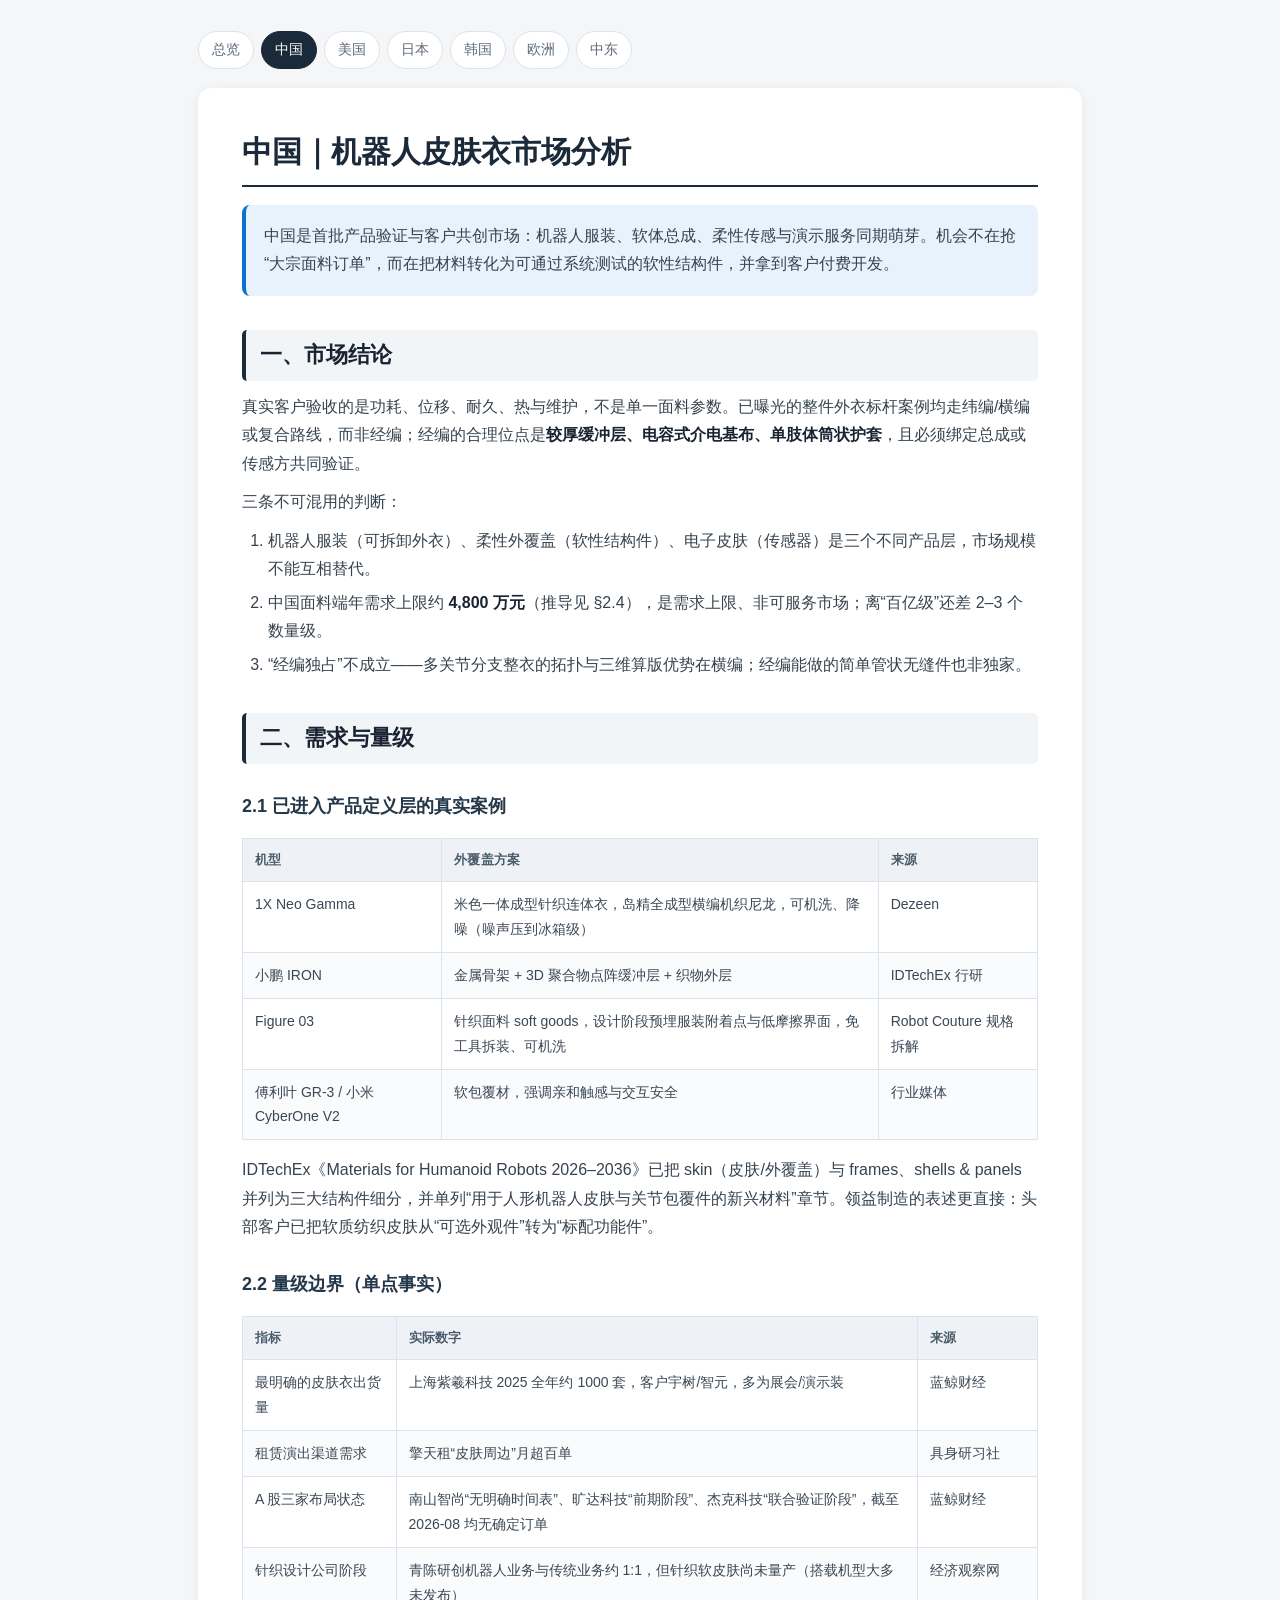
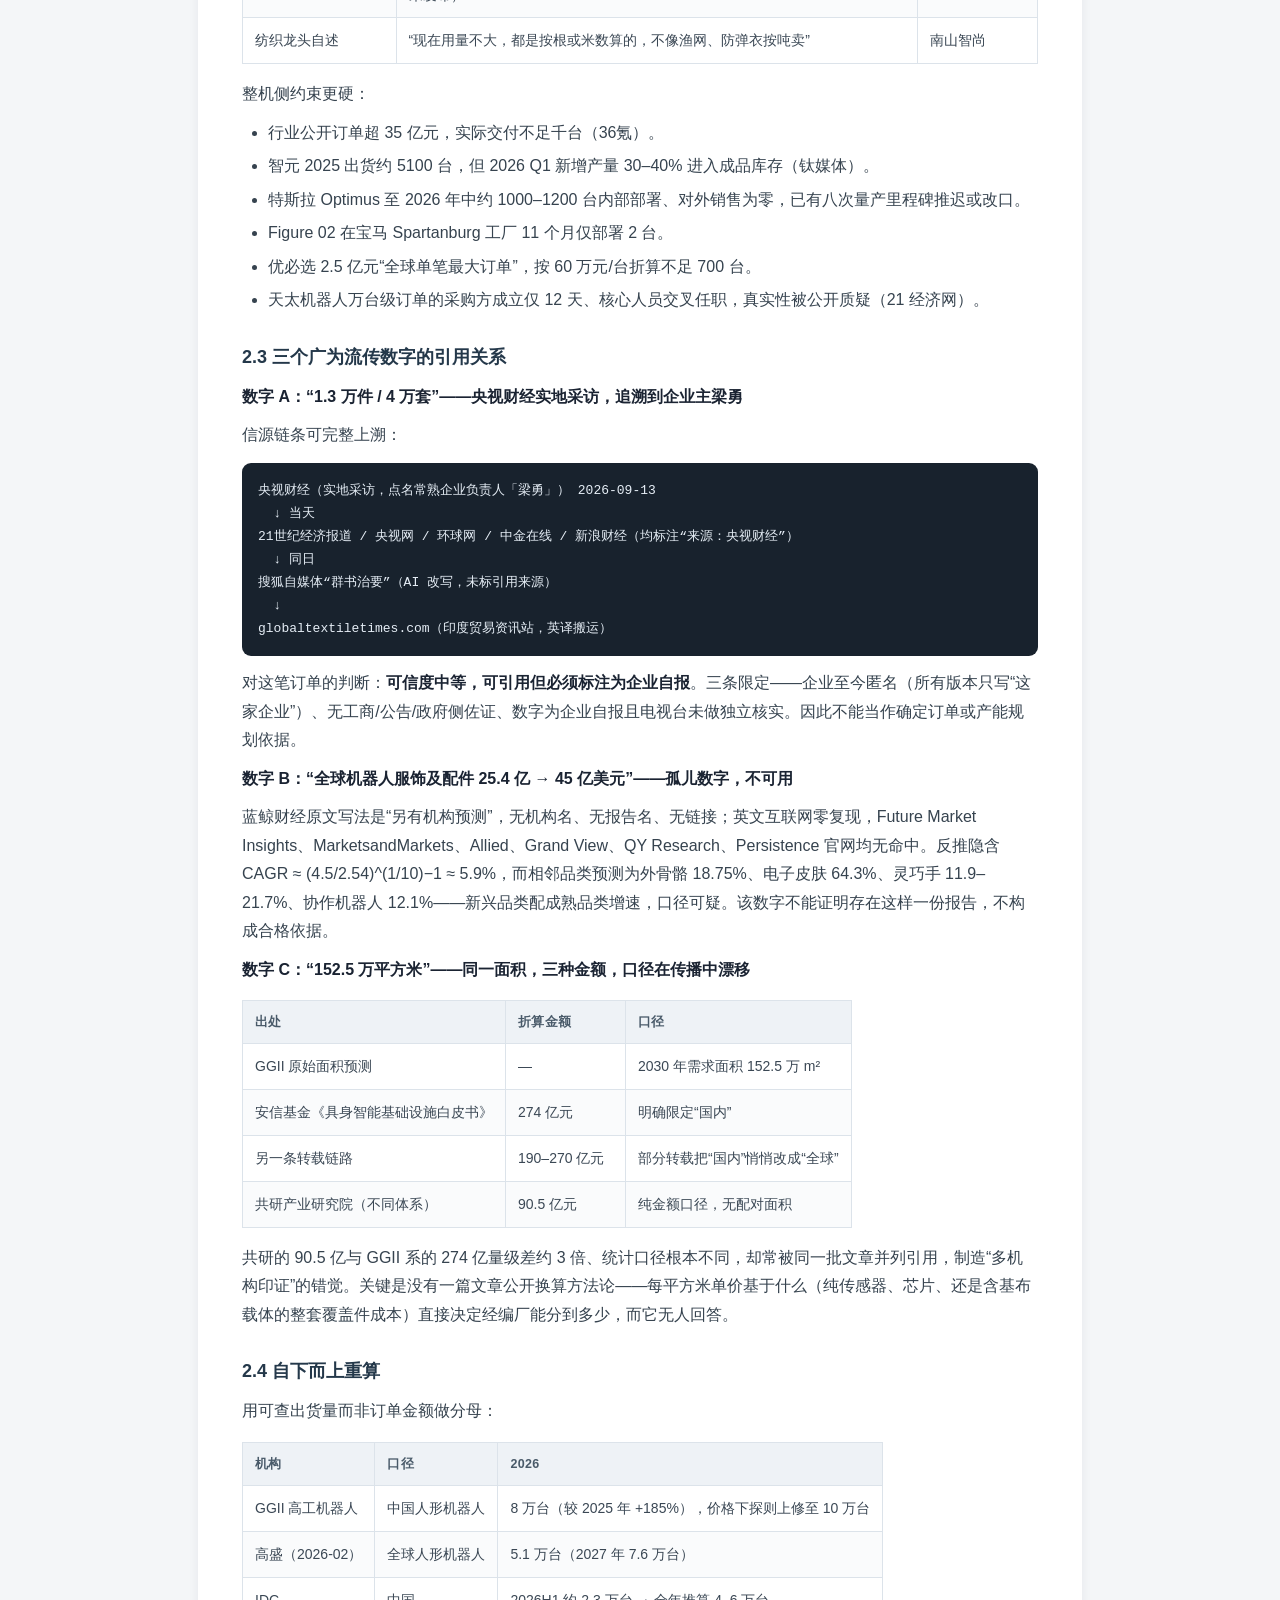
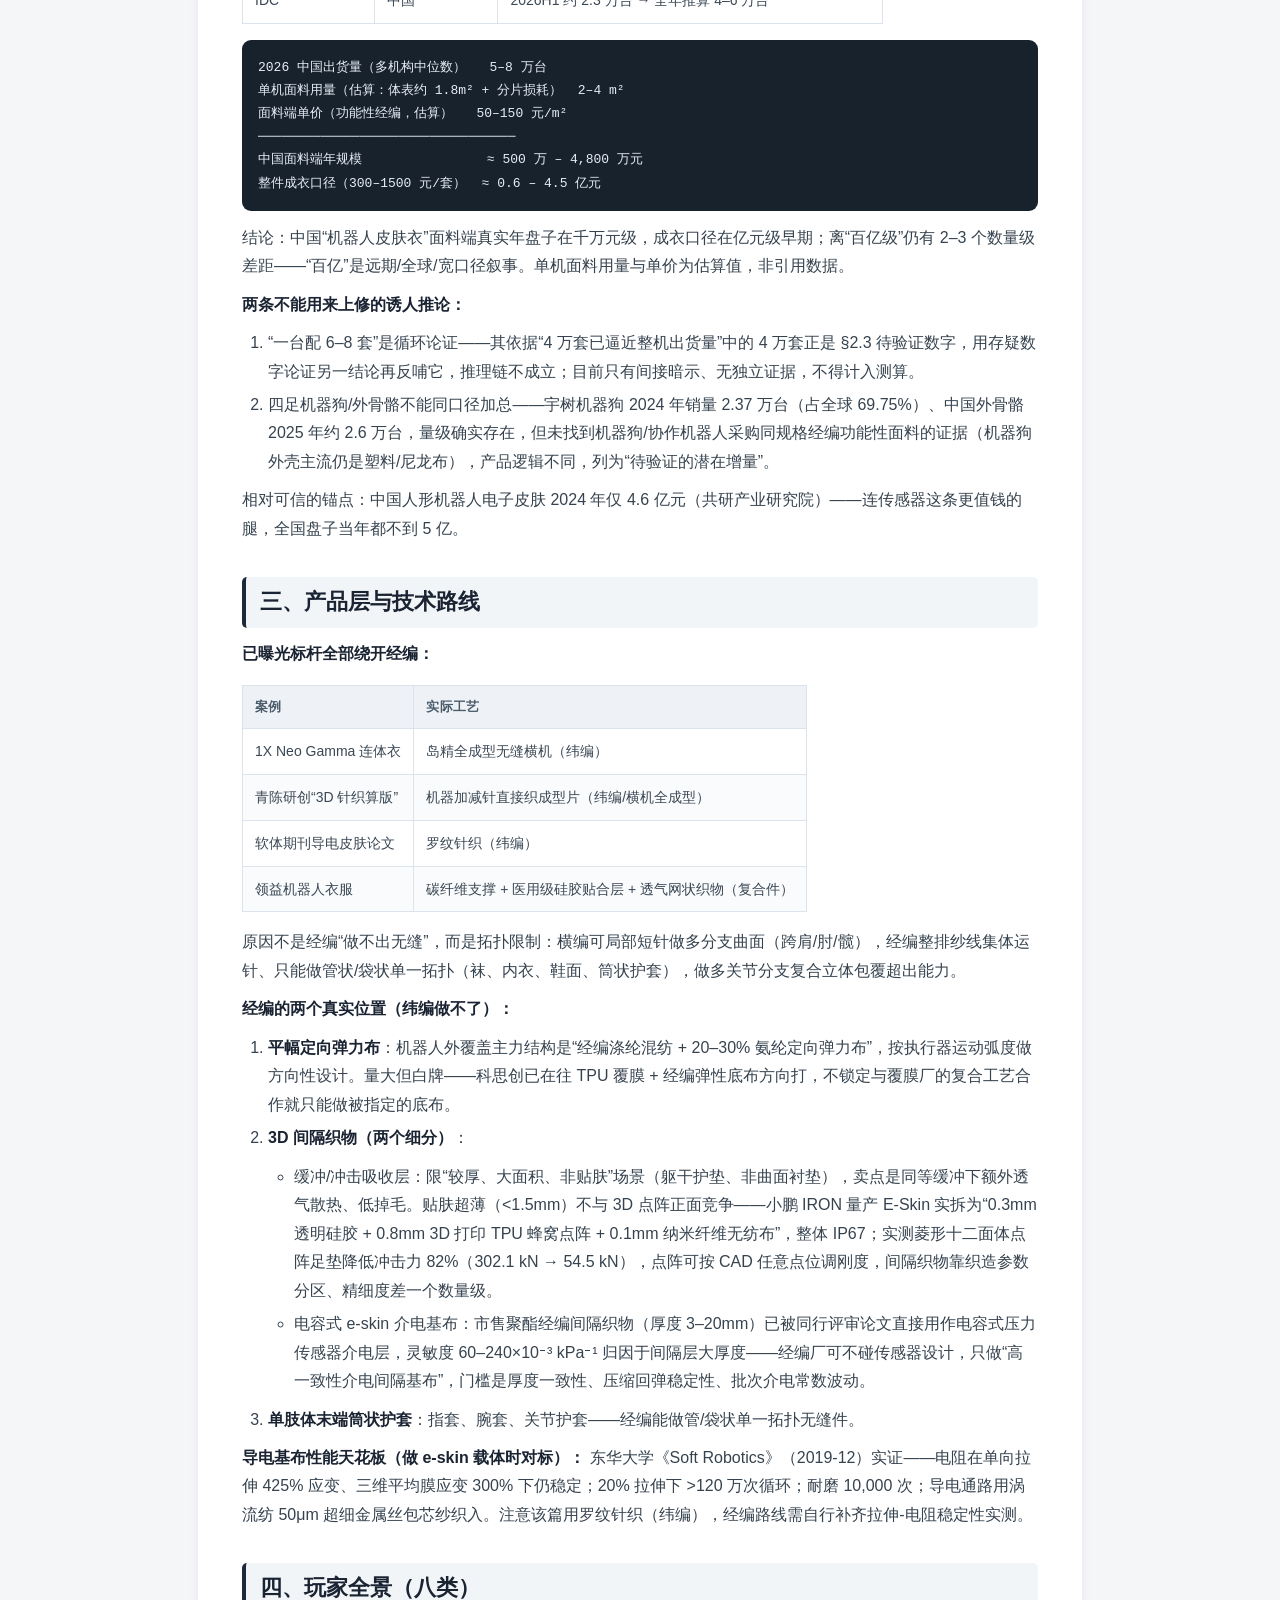
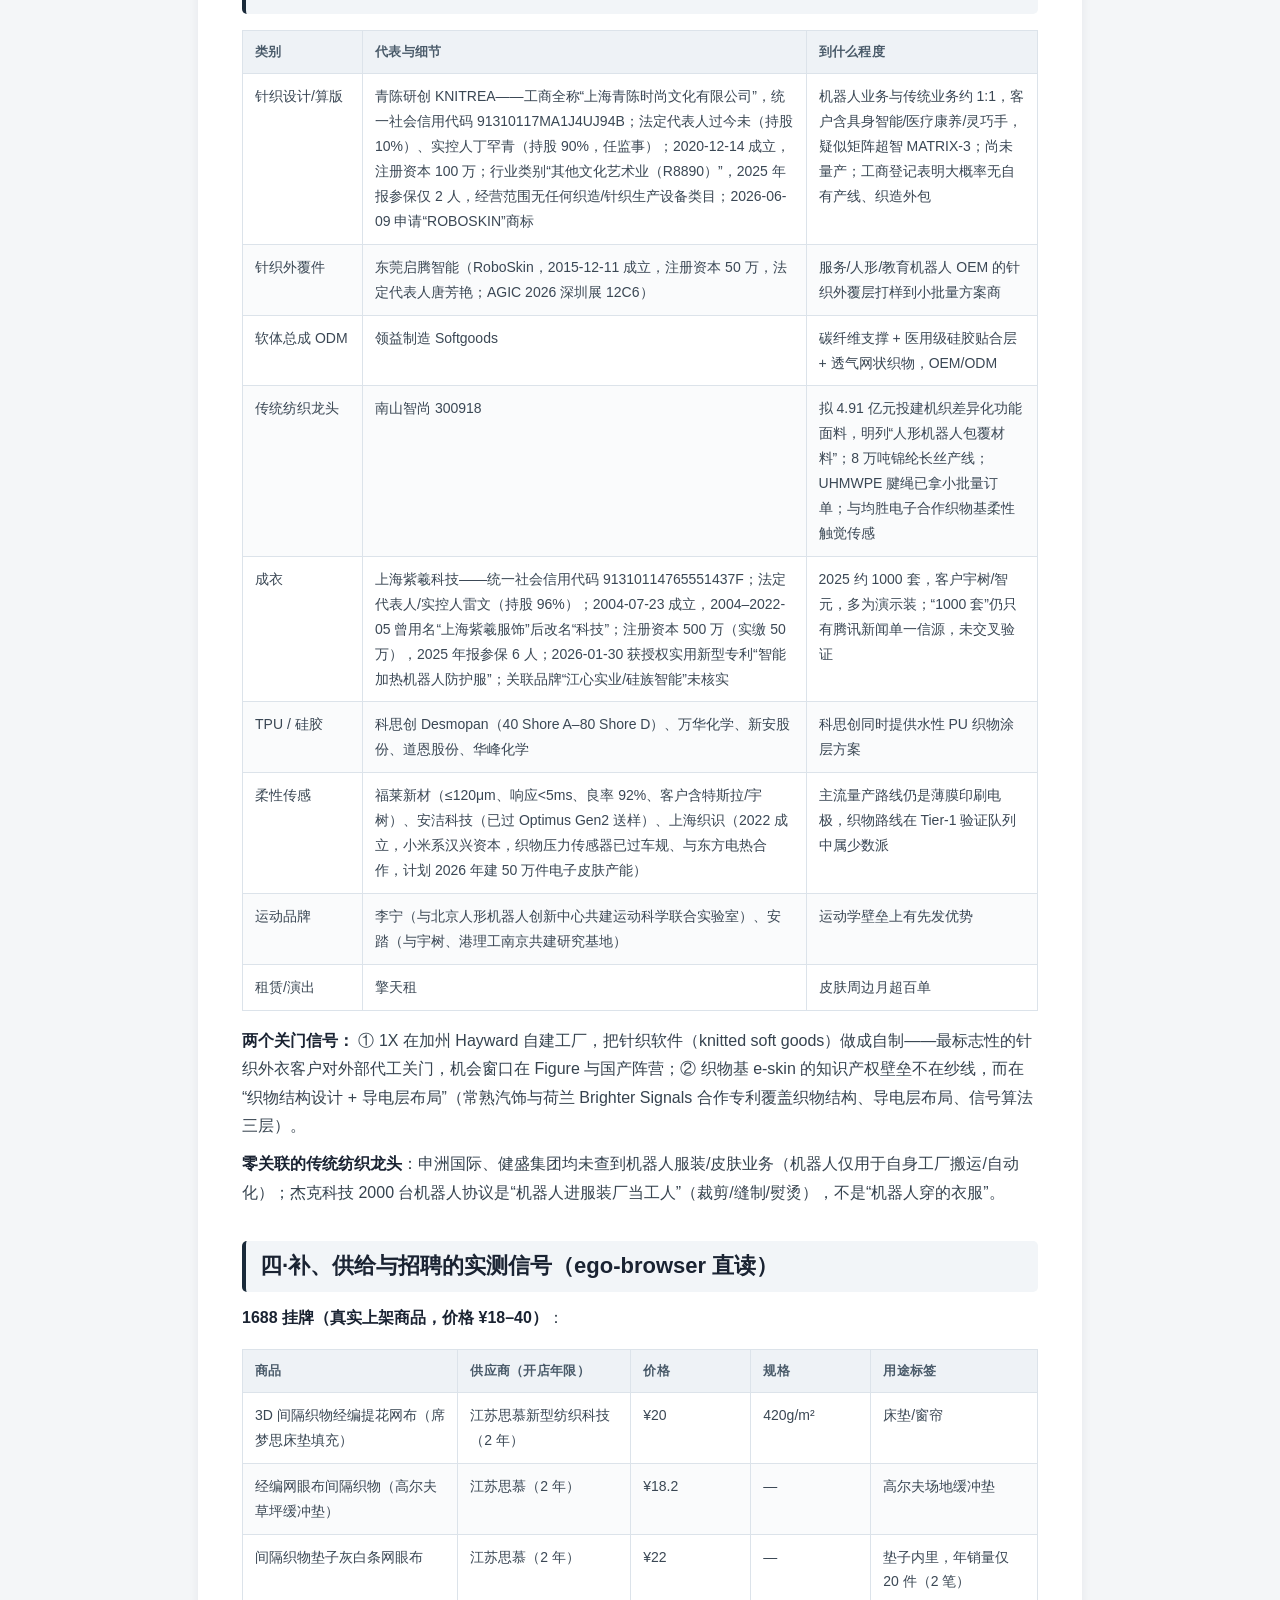
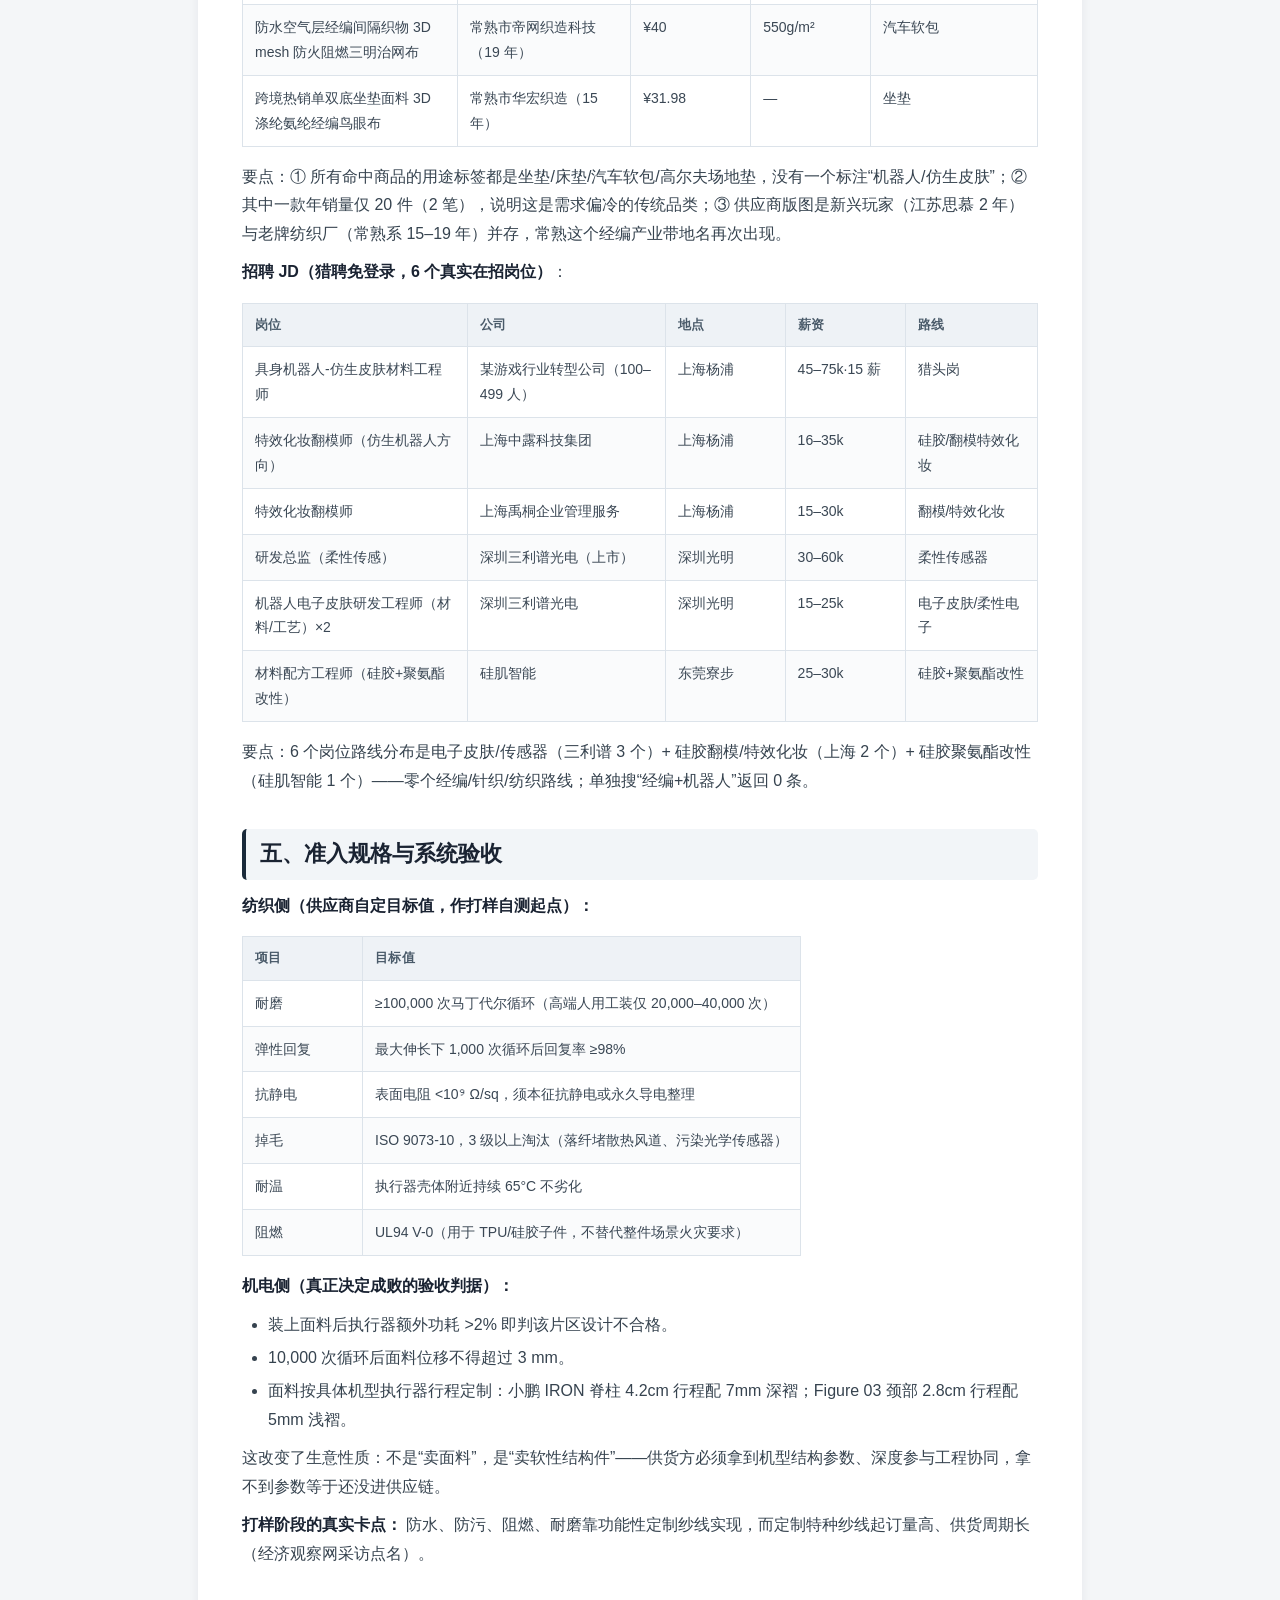
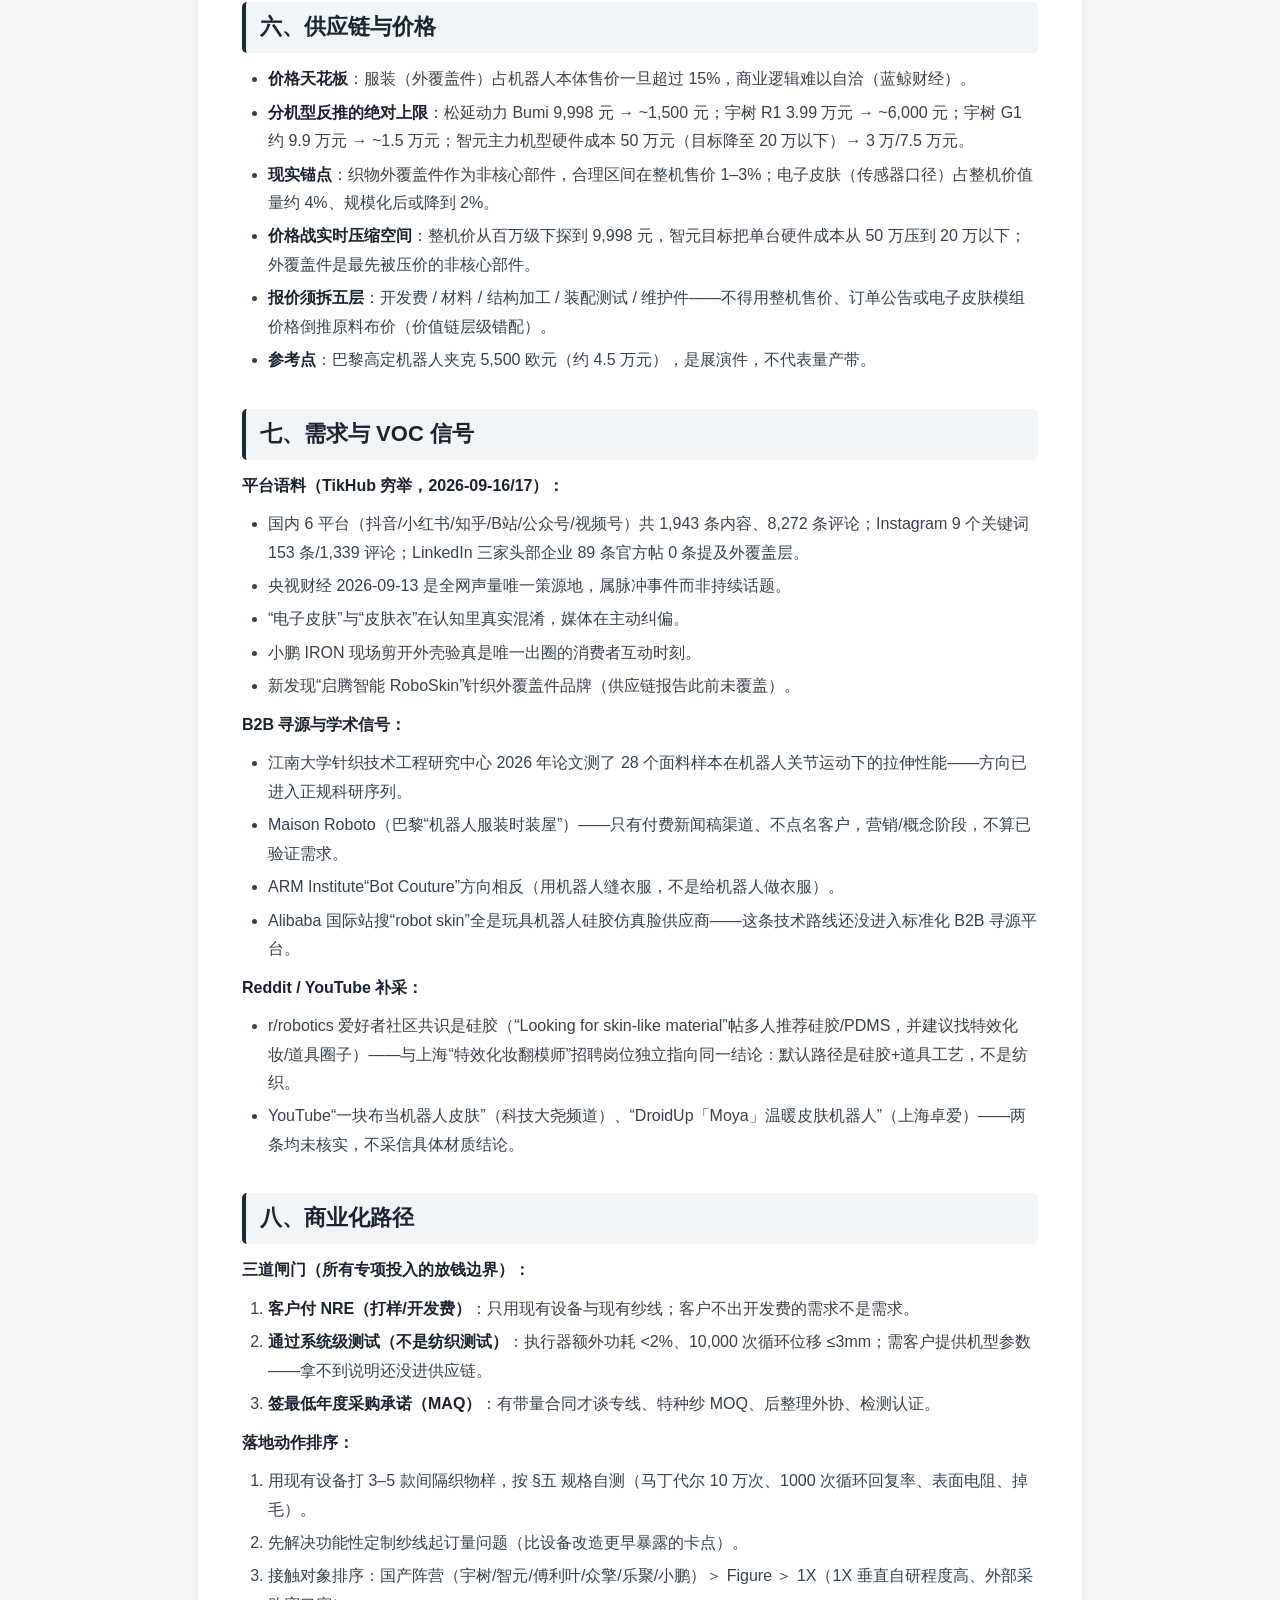
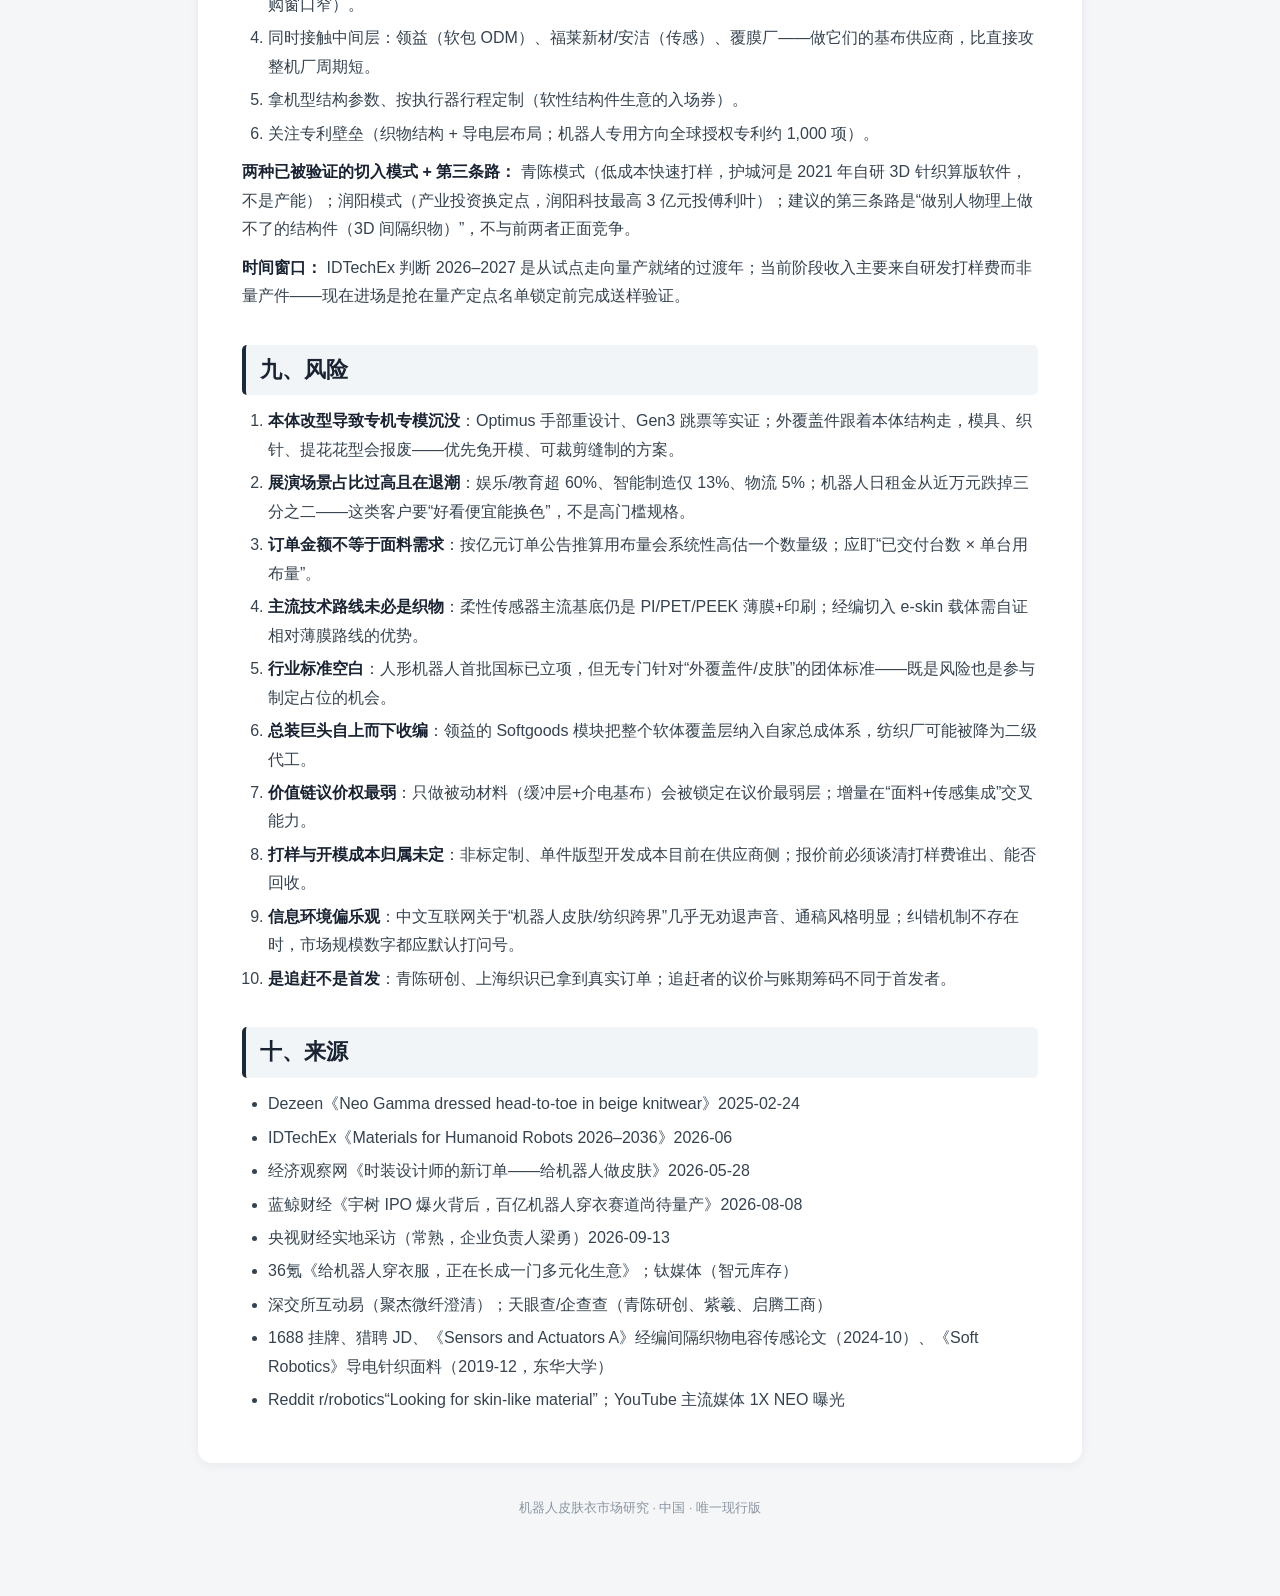
==== commit 2d92f033: "update china.html" ====
--- a/china.html
+++ b/china.html
@@ -3,7 +3,7 @@
 <title>中国｜机器人皮肤衣市场分析</title>
 <link rel="stylesheet" href="assets/final.css">
 </head><body><div class="wrap">
-<nav class="nav"><a href="index.html">总览</a><a href="china.html" class="active">中国</a><a href="usa.html">美国</a><a href="japan.html">日本</a><a href="korea.html">韩国</a><a href="europe.html">欧洲</a><a href="middle-east.html">中东</a><a href="sources.html">证据归档</a></nav>
+<nav class="nav"><a href="index.html">总览</a><a href="china.html" class="active">中国</a><a href="usa.html">美国</a><a href="japan.html">日本</a><a href="korea.html">韩国</a><a href="europe.html">欧洲</a><a href="middle-east.html">中东</a></nav>
 <main class="doc">
 <h1 id="中国机器人皮肤衣市场分析">中国｜机器人皮肤衣市场分析</h1>
 <blockquote>
@@ -236,8 +236,8 @@
 <tbody>
 <tr>
 <td>针织设计/算版</td>
-<td>青陈研创 KNITREA（上海青陈时尚文化，2020-12-14 成立，注册资本 100 万，法定代表人过今未、实控人丁罕青任监事；2026-06-09 申请“ROBOSKIN”商标）</td>
-<td>机器人业务与传统业务约 1:1，客户含具身智能/医疗康养/灵巧手，疑似矩阵超智 MATRIX-3；尚未量产</td>
+<td>青陈研创 KNITREA——工商全称“上海青陈时尚文化有限公司”，统一社会信用代码 91310117MA1J4UJ94B；法定代表人过今未（持股 10%）、实控人丁罕青（持股 90%，任监事）；2020-12-14 成立，注册资本 100 万；行业类别“其他文化艺术业（R8890）”，2025 年报参保仅 2 人，经营范围无任何织造/针织生产设备类目；2026-06-09 申请“ROBOSKIN”商标</td>
+<td>机器人业务与传统业务约 1:1，客户含具身智能/医疗康养/灵巧手，疑似矩阵超智 MATRIX-3；尚未量产；工商登记表明大概率无自有产线、织造外包</td>
 </tr>
 <tr>
 <td>针织外覆件</td>
@@ -256,8 +256,8 @@
 </tr>
 <tr>
 <td>成衣</td>
-<td>上海紫羲科技（2004 成立，曾用名“上海紫羲服饰”，2022-05 改名；实用新型专利“智能加热机器人防护服”）</td>
-<td>2025 约 1000 套，客户宇树/智元，多为演示装</td>
+<td>上海紫羲科技——统一社会信用代码 91310114765551437F；法定代表人/实控人雷文（持股 96%）；2004-07-23 成立，2004–2022-05 曾用名“上海紫羲服饰”后改名“科技”；注册资本 500 万（实缴 50 万），2025 年报参保 6 人；2026-01-30 获授权实用新型专利“智能加热机器人防护服”；关联品牌“江心实业/硅族智能”未核实</td>
+<td>2025 约 1000 套，客户宇树/智元，多为演示装；“1000 套”仍只有腾讯新闻单一信源，未交叉验证</td>
 </tr>
 <tr>
 <td>TPU / 硅胶</td>
@@ -282,6 +282,115 @@
 </tbody>
 </table>
 <p><strong>两个关门信号：</strong> ① 1X 在加州 Hayward 自建工厂，把针织软件（knitted soft goods）做成自制——最标志性的针织外衣客户对外部代工关门，机会窗口在 Figure 与国产阵营；② 织物基 e-skin 的知识产权壁垒不在纱线，而在“织物结构设计 + 导电层布局”（常熟汽饰与荷兰 Brighter Signals 合作专利覆盖织物结构、导电层布局、信号算法三层）。</p>
+<p><strong>零关联的传统纺织龙头</strong>：申洲国际、健盛集团均未查到机器人服装/皮肤业务（机器人仅用于自身工厂搬运/自动化）；杰克科技 2000 台机器人协议是“机器人进服装厂当工人”（裁剪/缝制/熨烫），不是“机器人穿的衣服”。</p>
+<h2 id="四补供给与招聘的实测信号ego-browser-直读">四·补、供给与招聘的实测信号（ego-browser 直读）</h2>
+<p><strong>1688 挂牌（真实上架商品，价格 ¥18–40）</strong>：</p>
+<table>
+<thead>
+<tr>
+<th>商品</th>
+<th>供应商（开店年限）</th>
+<th>价格</th>
+<th>规格</th>
+<th>用途标签</th>
+</tr>
+</thead>
+<tbody>
+<tr>
+<td>3D 间隔织物经编提花网布（席梦思床垫填充）</td>
+<td>江苏思慕新型纺织科技（2 年）</td>
+<td>¥20</td>
+<td>420g/m²</td>
+<td>床垫/窗帘</td>
+</tr>
+<tr>
+<td>经编网眼布间隔织物（高尔夫草坪缓冲垫）</td>
+<td>江苏思慕（2 年）</td>
+<td>¥18.2</td>
+<td>—</td>
+<td>高尔夫场地缓冲垫</td>
+</tr>
+<tr>
+<td>间隔织物垫子灰白条网眼布</td>
+<td>江苏思慕（2 年）</td>
+<td>¥22</td>
+<td>—</td>
+<td>垫子内里，年销量仅 20 件（2 笔）</td>
+</tr>
+<tr>
+<td>防水空气层经编间隔织物 3D mesh 防火阻燃三明治网布</td>
+<td>常熟市帝网织造科技（19 年）</td>
+<td>¥40</td>
+<td>550g/m²</td>
+<td>汽车软包</td>
+</tr>
+<tr>
+<td>跨境热销单双底坐垫面料 3D 涤纶氨纶经编鸟眼布</td>
+<td>常熟市华宏织造（15 年）</td>
+<td>¥31.98</td>
+<td>—</td>
+<td>坐垫</td>
+</tr>
+</tbody>
+</table>
+<p>要点：① 所有命中商品的用途标签都是坐垫/床垫/汽车软包/高尔夫场地垫，没有一个标注“机器人/仿生皮肤”；② 其中一款年销量仅 20 件（2 笔），说明这是需求偏冷的传统品类；③ 供应商版图是新兴玩家（江苏思慕 2 年）与老牌纺织厂（常熟系 15–19 年）并存，常熟这个经编产业带地名再次出现。</p>
+<p><strong>招聘 JD（猎聘免登录，6 个真实在招岗位）</strong>：</p>
+<table>
+<thead>
+<tr>
+<th>岗位</th>
+<th>公司</th>
+<th>地点</th>
+<th>薪资</th>
+<th>路线</th>
+</tr>
+</thead>
+<tbody>
+<tr>
+<td>具身机器人-仿生皮肤材料工程师</td>
+<td>某游戏行业转型公司（100–499 人）</td>
+<td>上海杨浦</td>
+<td>45–75k·15 薪</td>
+<td>猎头岗</td>
+</tr>
+<tr>
+<td>特效化妆翻模师（仿生机器人方向）</td>
+<td>上海中露科技集团</td>
+<td>上海杨浦</td>
+<td>16–35k</td>
+<td>硅胶/翻模特效化妆</td>
+</tr>
+<tr>
+<td>特效化妆翻模师</td>
+<td>上海禹桐企业管理服务</td>
+<td>上海杨浦</td>
+<td>15–30k</td>
+<td>翻模/特效化妆</td>
+</tr>
+<tr>
+<td>研发总监（柔性传感）</td>
+<td>深圳三利谱光电（上市）</td>
+<td>深圳光明</td>
+<td>30–60k</td>
+<td>柔性传感器</td>
+</tr>
+<tr>
+<td>机器人电子皮肤研发工程师（材料/工艺）×2</td>
+<td>深圳三利谱光电</td>
+<td>深圳光明</td>
+<td>15–25k</td>
+<td>电子皮肤/柔性电子</td>
+</tr>
+<tr>
+<td>材料配方工程师（硅胶+聚氨酯改性）</td>
+<td>硅肌智能</td>
+<td>东莞寮步</td>
+<td>25–30k</td>
+<td>硅胶+聚氨酯改性</td>
+</tr>
+</tbody>
+</table>
+<p>要点：6 个岗位路线分布是电子皮肤/传感器（三利谱 3 个）+ 硅胶翻模/特效化妆（上海 2 个）+ 硅胶聚氨酯改性（硅肌智能 1 个）——零个经编/针织/纺织路线；单独搜“经编+机器人”返回 0 条。</p>
 <h2 id="五准入规格与系统验收">五、准入规格与系统验收</h2>
 <p><strong>纺织侧（供应商自定目标值，作打样自测起点）：</strong></p>
 <table>
@@ -398,9 +507,8 @@
 <li>深交所互动易（聚杰微纤澄清）；天眼查/企查查（青陈研创、紫羲、启腾工商）</li>
 <li>1688 挂牌、猎聘 JD、《Sensors and Actuators A》经编间隔织物电容传感论文（2024-10）、《Soft Robotics》导电针织面料（2019-12，东华大学）</li>
 <li>Reddit r/robotics“Looking for skin-like material”；YouTube 主流媒体 1X NEO 曝光</li>
-<li>原始数据：<code>source/01-china.md</code> 与 <code>source/voc-tikhub/</code>（语料 JSON）</li>
 </ul>
 
 </main>
-<p class="foot">机器人皮肤衣市场研究 · 中国 · 唯一现行版 · 来源见 <a href="sources.html">证据归档</a></p>
+<p class="foot">机器人皮肤衣市场研究 · 中国 · 唯一现行版</p>
 </div></body></html>
--- a/assets/final.css
+++ b/assets/final.css
@@ -0,0 +1,29 @@
+:root{--ink:#1a2332;--muted:#5c6a78;--line:#dce3ea;--bg:#f4f6f8;--card:#fff;--navy:#1a2a3a;--blue:#0b72cf;--bluebg:#e8f2fd;--green:#1a7f37;--greenbg:#e5f6eb;--orange:#9a6700;--orangebg:#fff4d7;--red:#cf222e;--redbg:#feebec;--radius:14px;--shadow:0 2px 12px rgba(20,37,54,.06)}
+*{box-sizing:border-box}html{scroll-behavior:smooth}body{margin:0;background:var(--bg);color:var(--ink);font-family:-apple-system,BlinkMacSystemFont,"PingFang SC","Microsoft YaHei",sans-serif;font-size:16px;line-height:1.78}.wrap{max-width:920px;margin:0 auto;padding:20px 18px 64px}
+.nav{position:sticky;top:0;z-index:5;display:flex;gap:7px;flex-wrap:wrap;padding:11px 0;background:rgba(244,246,248,.95);backdrop-filter:blur(7px);margin-bottom:8px}
+.nav a{text-decoration:none;color:var(--muted);font-size:13.5px;padding:6px 13px;border-radius:99px;background:#fff;border:1px solid var(--line)}
+.nav a:hover{border-color:var(--blue);color:var(--blue)}.nav a.active{background:var(--navy);color:#fff;border-color:var(--navy)}
+.doc{background:var(--card);border-radius:var(--radius);box-shadow:var(--shadow);padding:38px 44px}
+.doc h1{font-size:30px;line-height:1.3;color:var(--navy);margin:6px 0 18px;padding-bottom:14px;border-bottom:2px solid var(--navy)}
+.doc h2{font-size:22px;line-height:1.4;color:var(--ink);margin:34px 0 12px;padding:10px 14px;background:#f2f5f8;border-left:4px solid var(--navy);border-radius:5px}
+.doc h3{font-size:18px;margin:26px 0 8px;color:#24384a}
+.doc p{margin:10px 0;color:#36434f}
+.doc strong{color:var(--ink)}
+.doc blockquote{margin:16px 0;padding:13px 18px;background:var(--bluebg);border-left:4px solid var(--blue);border-radius:8px;color:#24435c}
+.doc blockquote p{margin:4px 0}
+.doc ul,.doc ol{margin:10px 0;padding-left:26px;color:#36434f}
+.doc li{margin:5px 0}
+.doc table{width:100%;border-collapse:collapse;font-size:14px;margin:16px 0;display:block;overflow-x:auto}
+.doc th{background:#eef2f6;color:#495a69;text-align:left;font-size:12.5px;letter-spacing:.3px;white-space:nowrap}
+.doc th,.doc td{min-width:120px;padding:10px 12px;border:1px solid var(--line);vertical-align:top}
+.doc td{color:#3a4754}
+.doc tr:nth-child(even) td{background:#fafbfc}
+.doc code{font-family:ui-monospace,SFMono-Regular,Menlo,monospace;font-size:13px;background:#eef2f6;color:#35485b;padding:2px 6px;border-radius:4px}
+.doc pre{overflow:auto;background:#18222d;color:#e6eef6;border-radius:9px;padding:16px;font-size:13px}
+.doc pre code{background:none;color:inherit;padding:0}
+.doc a{color:var(--blue);text-decoration:none;word-break:break-all}
+.doc a:hover{text-decoration:underline}
+.doc hr{border:0;border-top:1px solid var(--line);margin:30px 0}
+.doc img{max-width:100%}
+.foot{text-align:center;color:#8b95a0;font-size:12.5px;padding:22px 0 0}
+@media(max-width:640px){.doc{padding:26px 18px}.doc h1{font-size:24px}.wrap{padding:12px 8px 44px}.nav{position:static}}
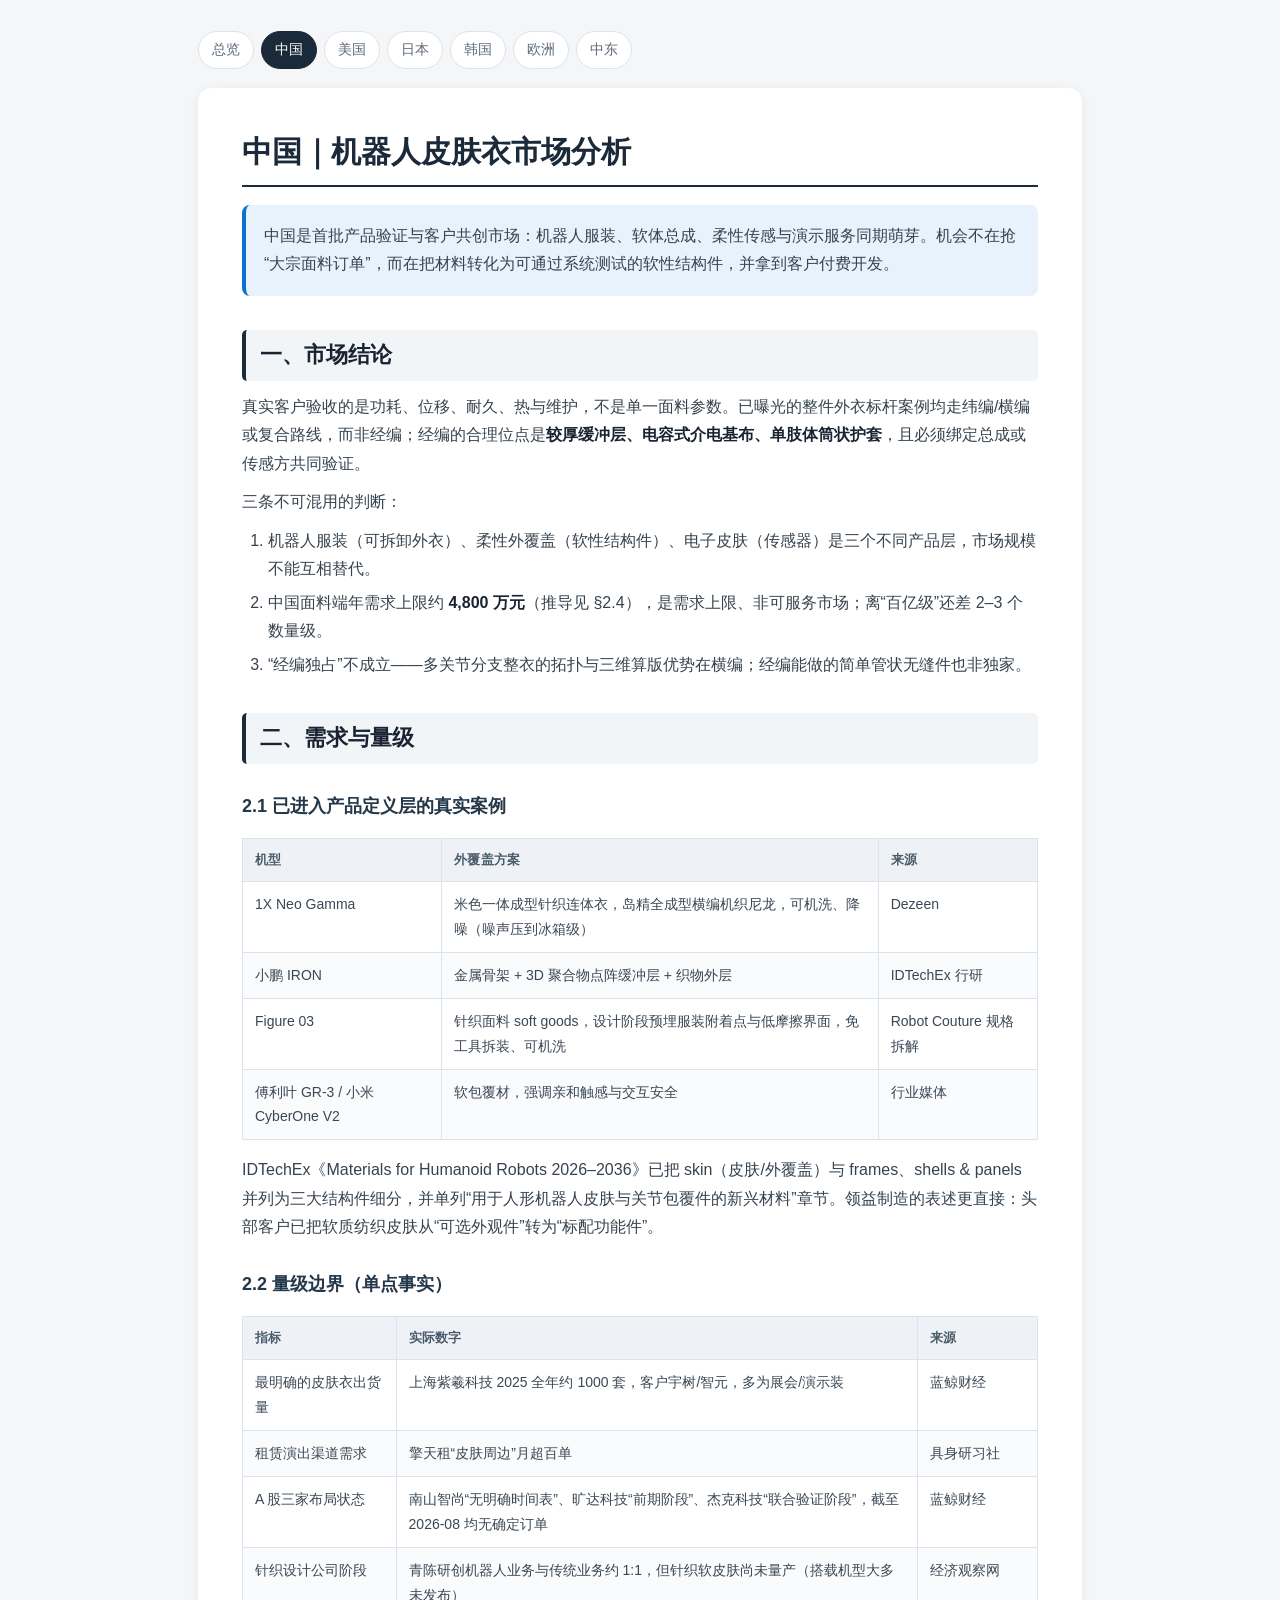
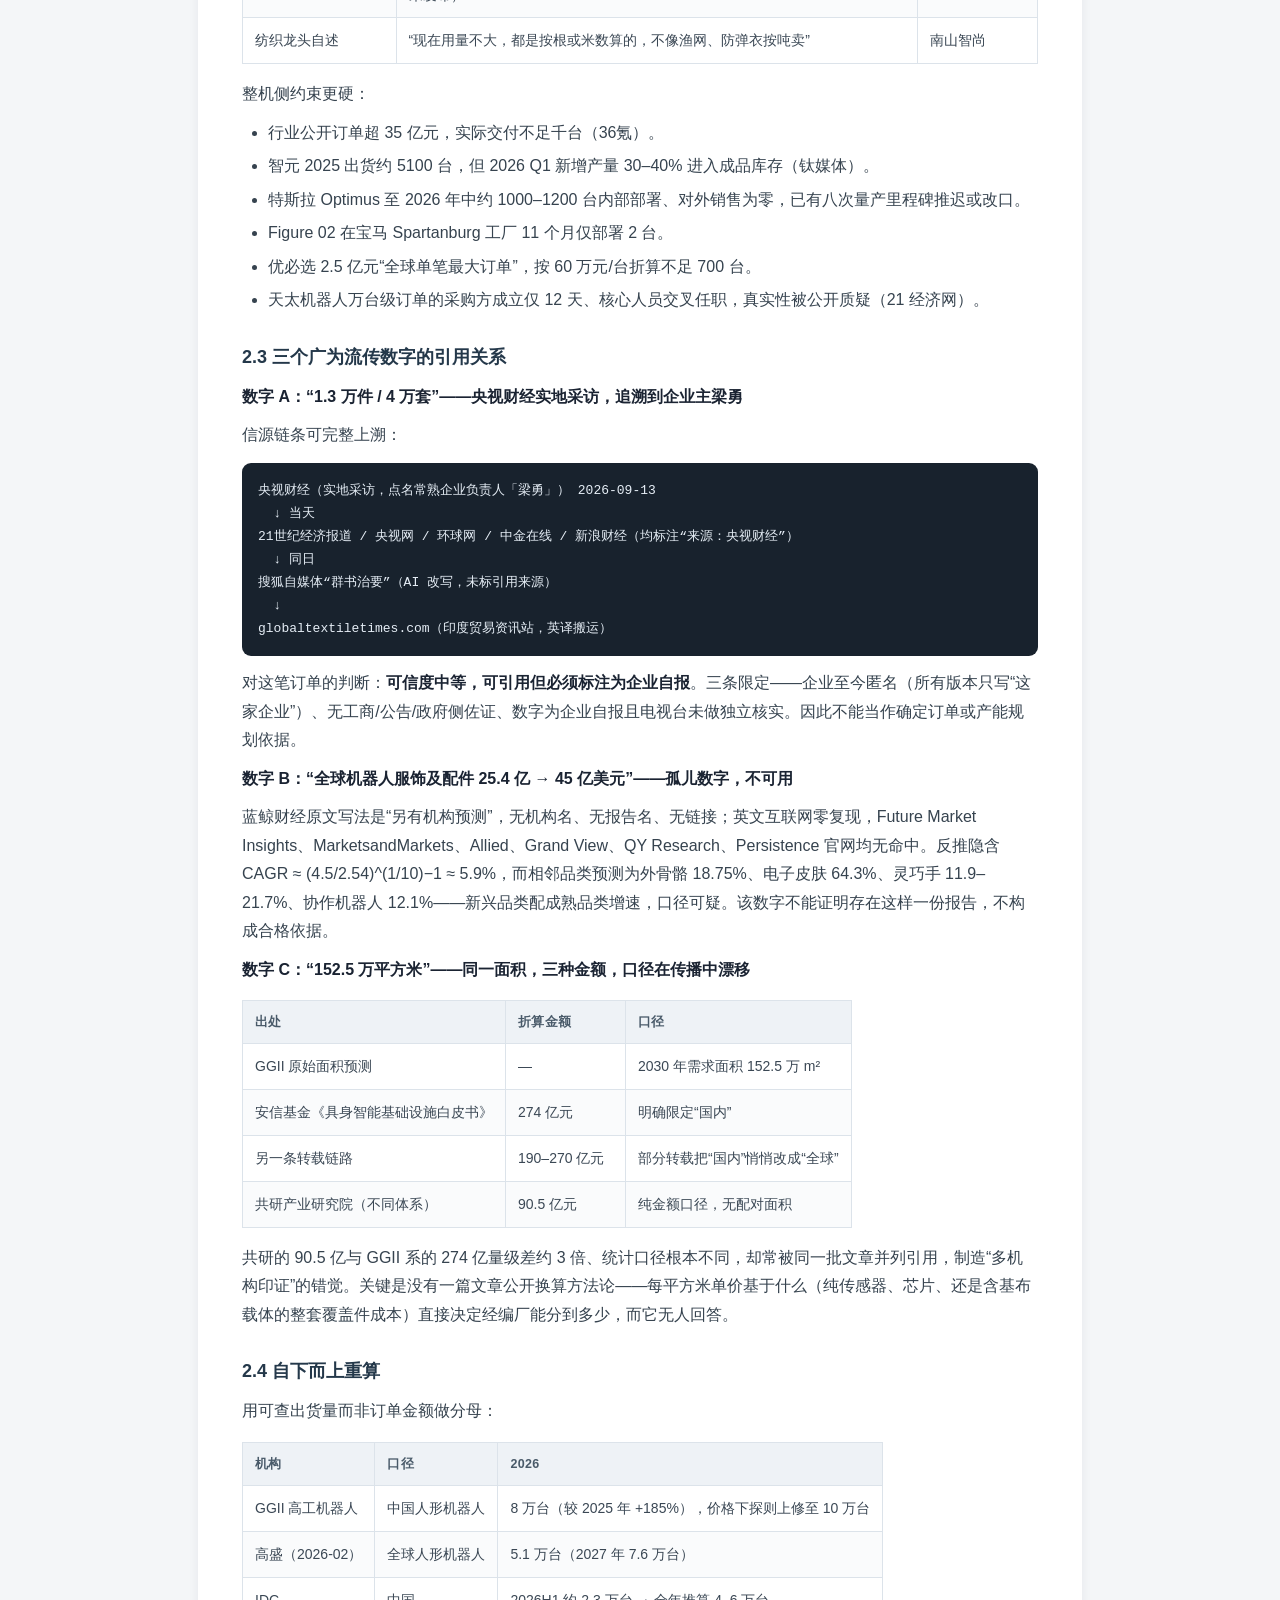
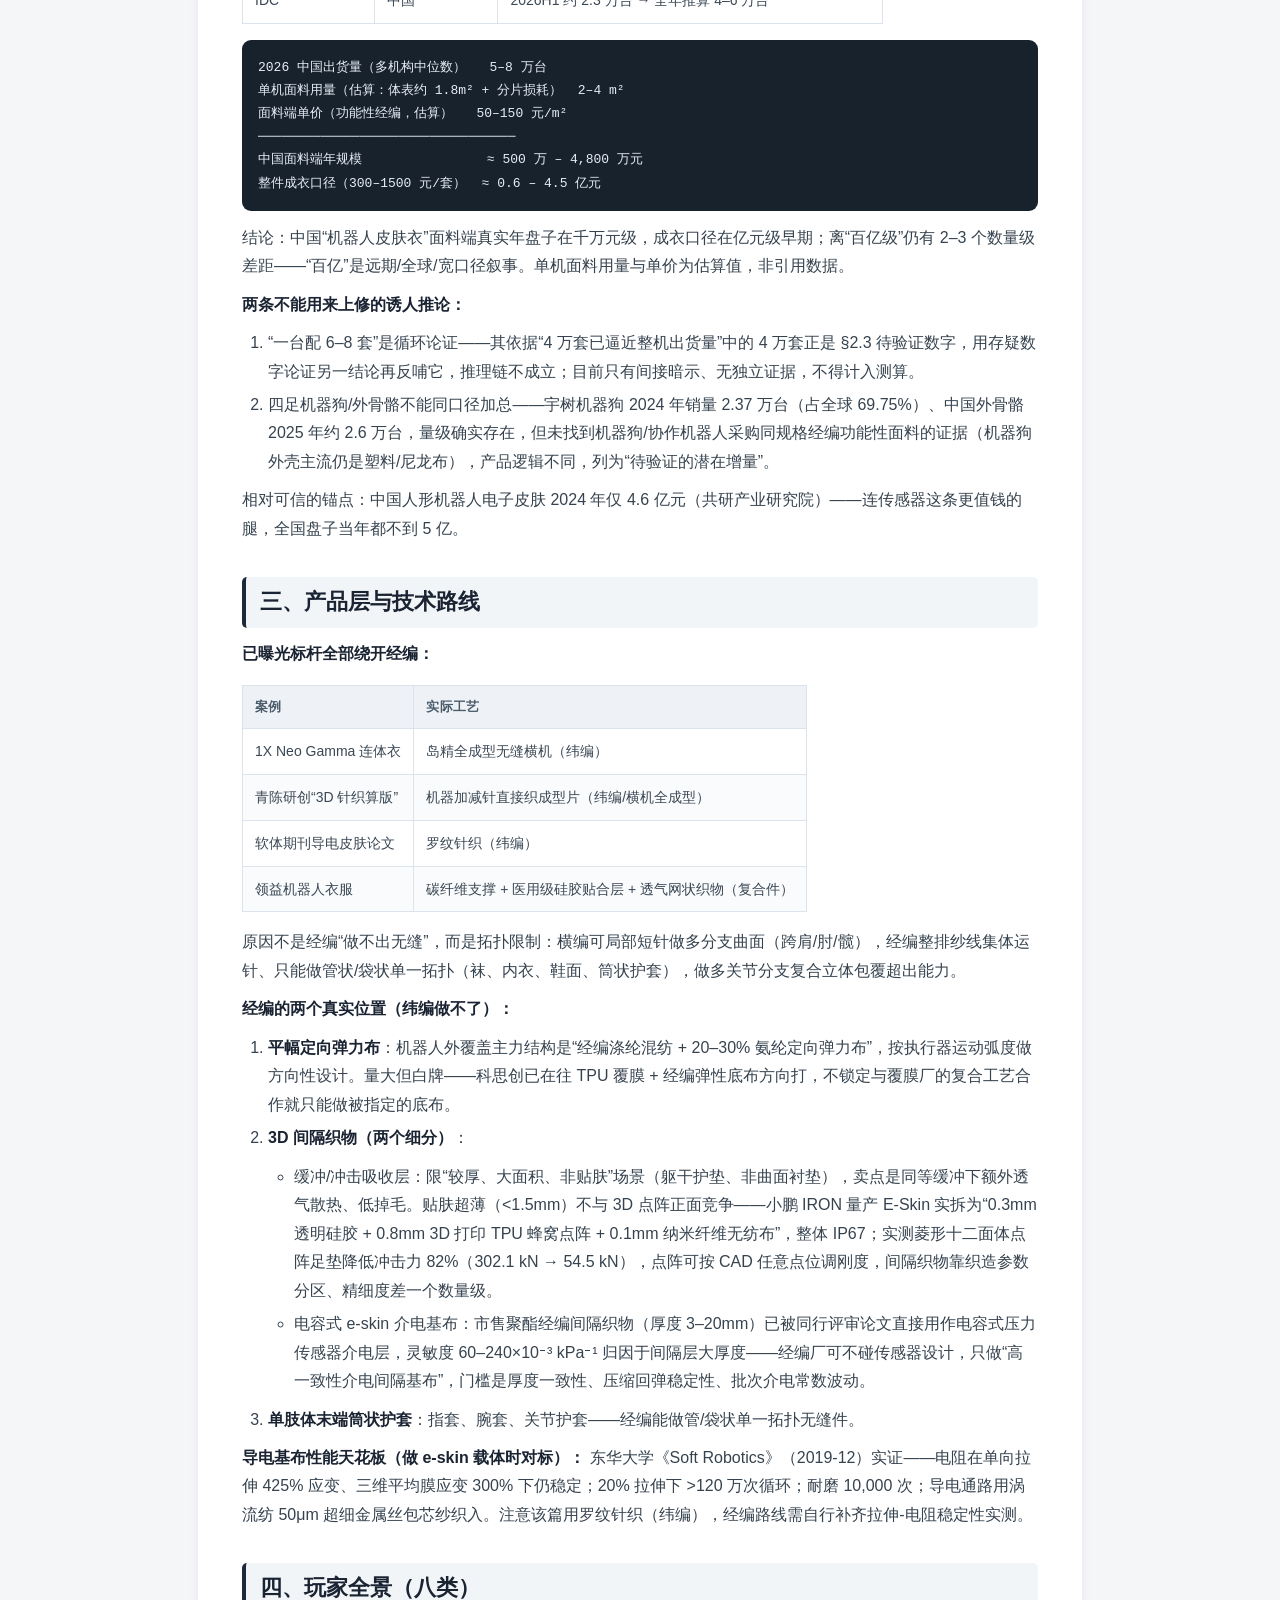
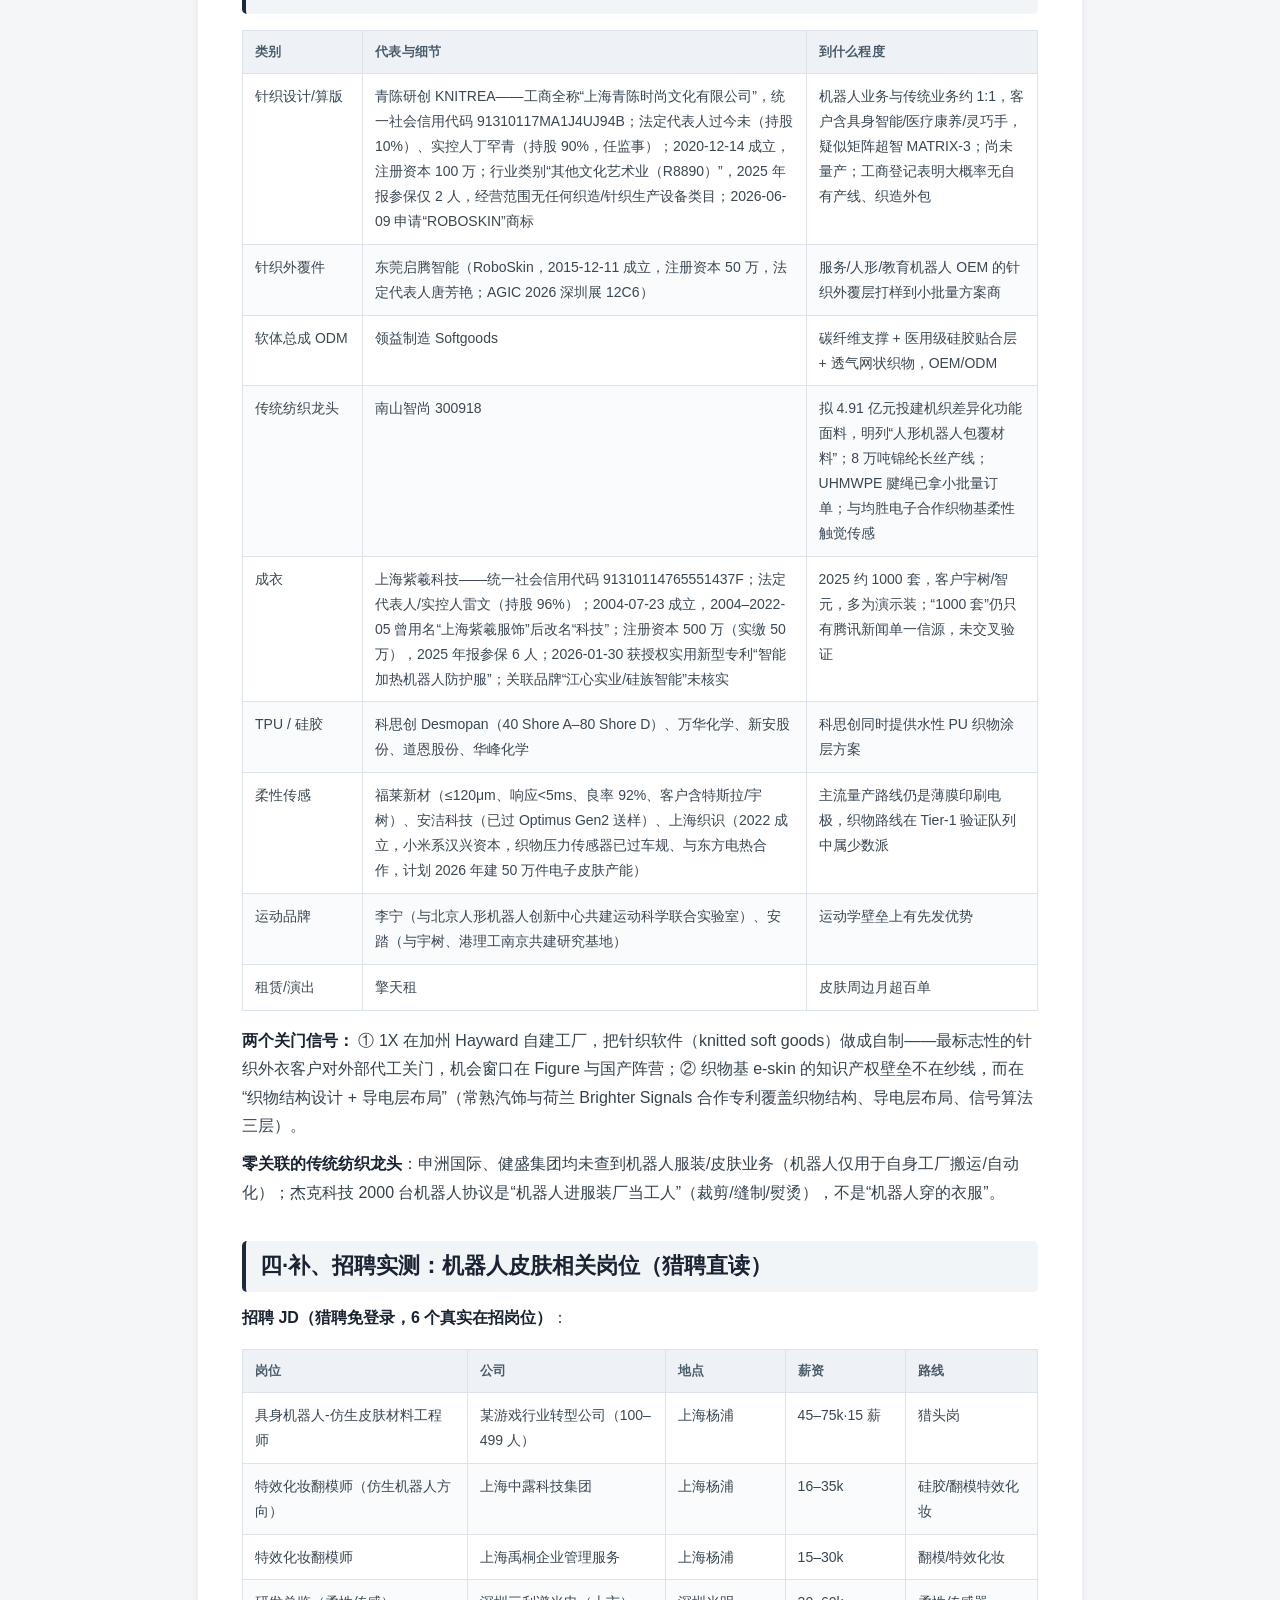
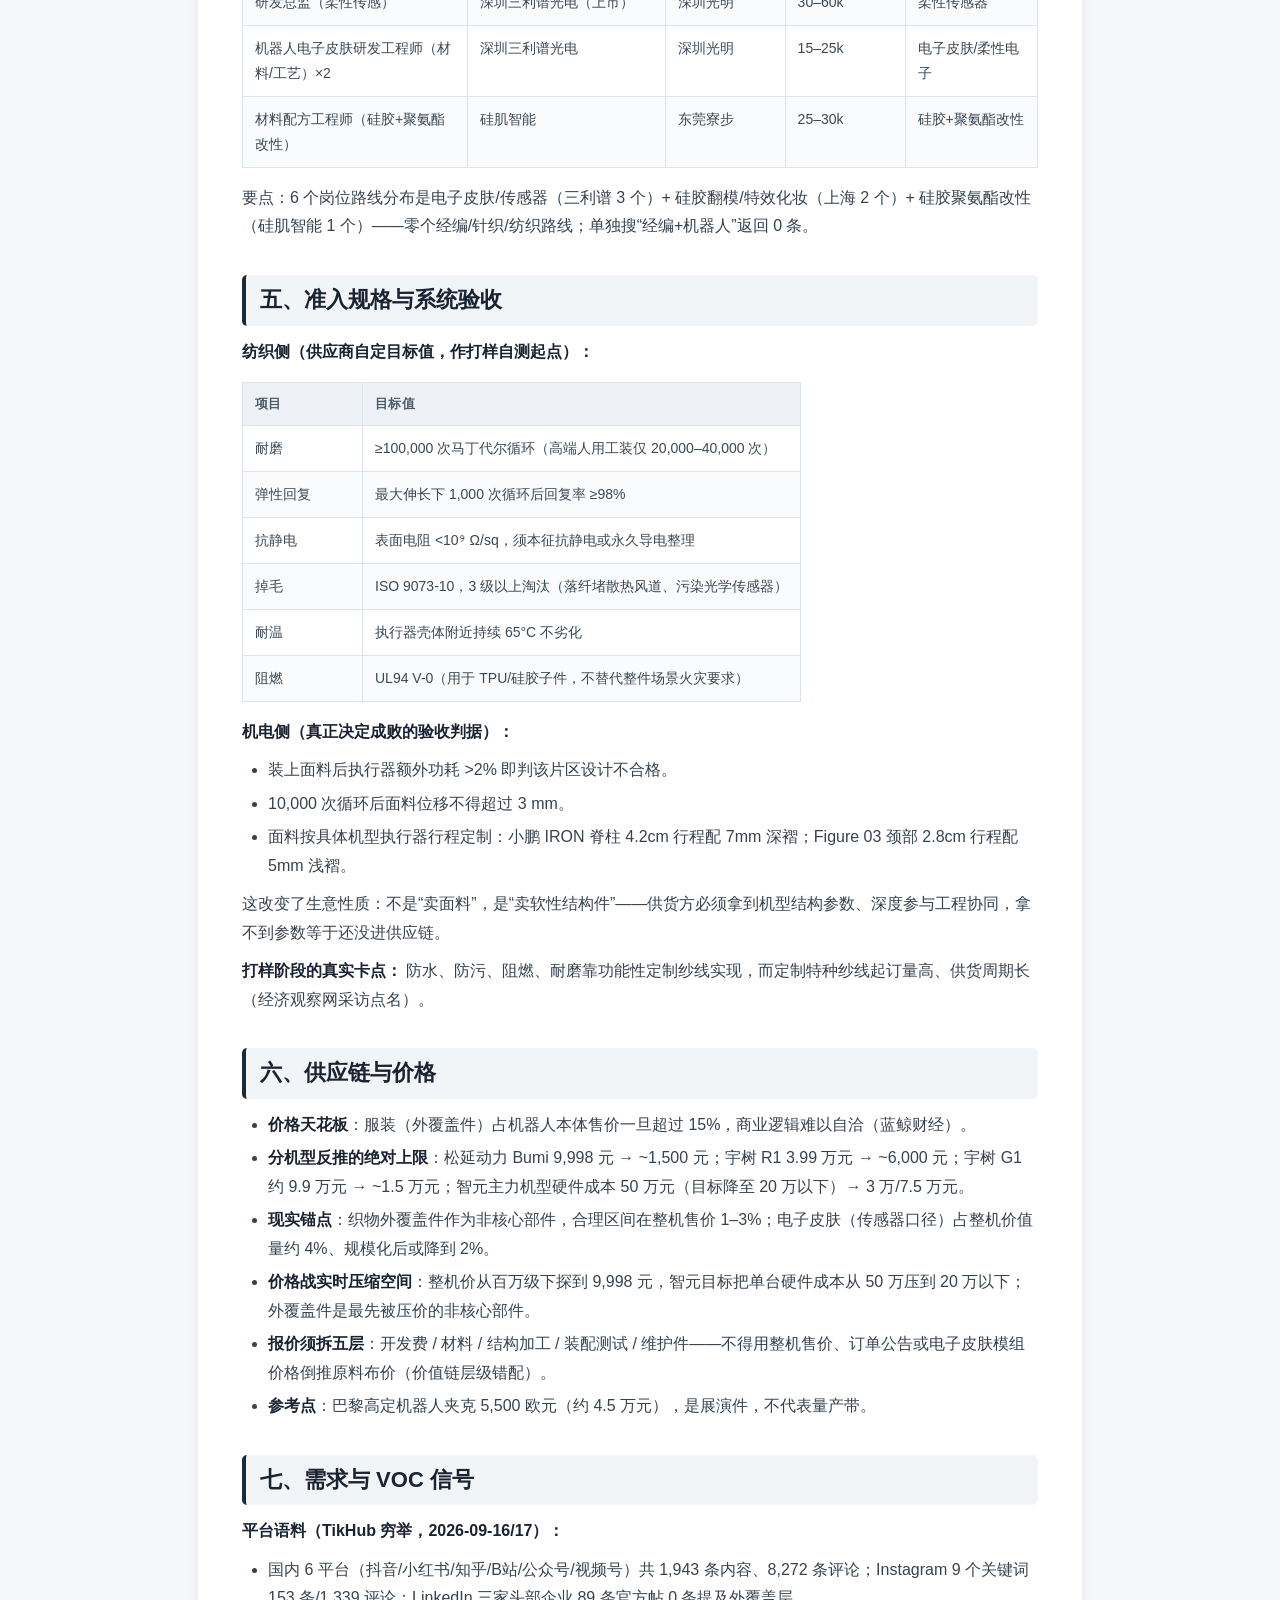
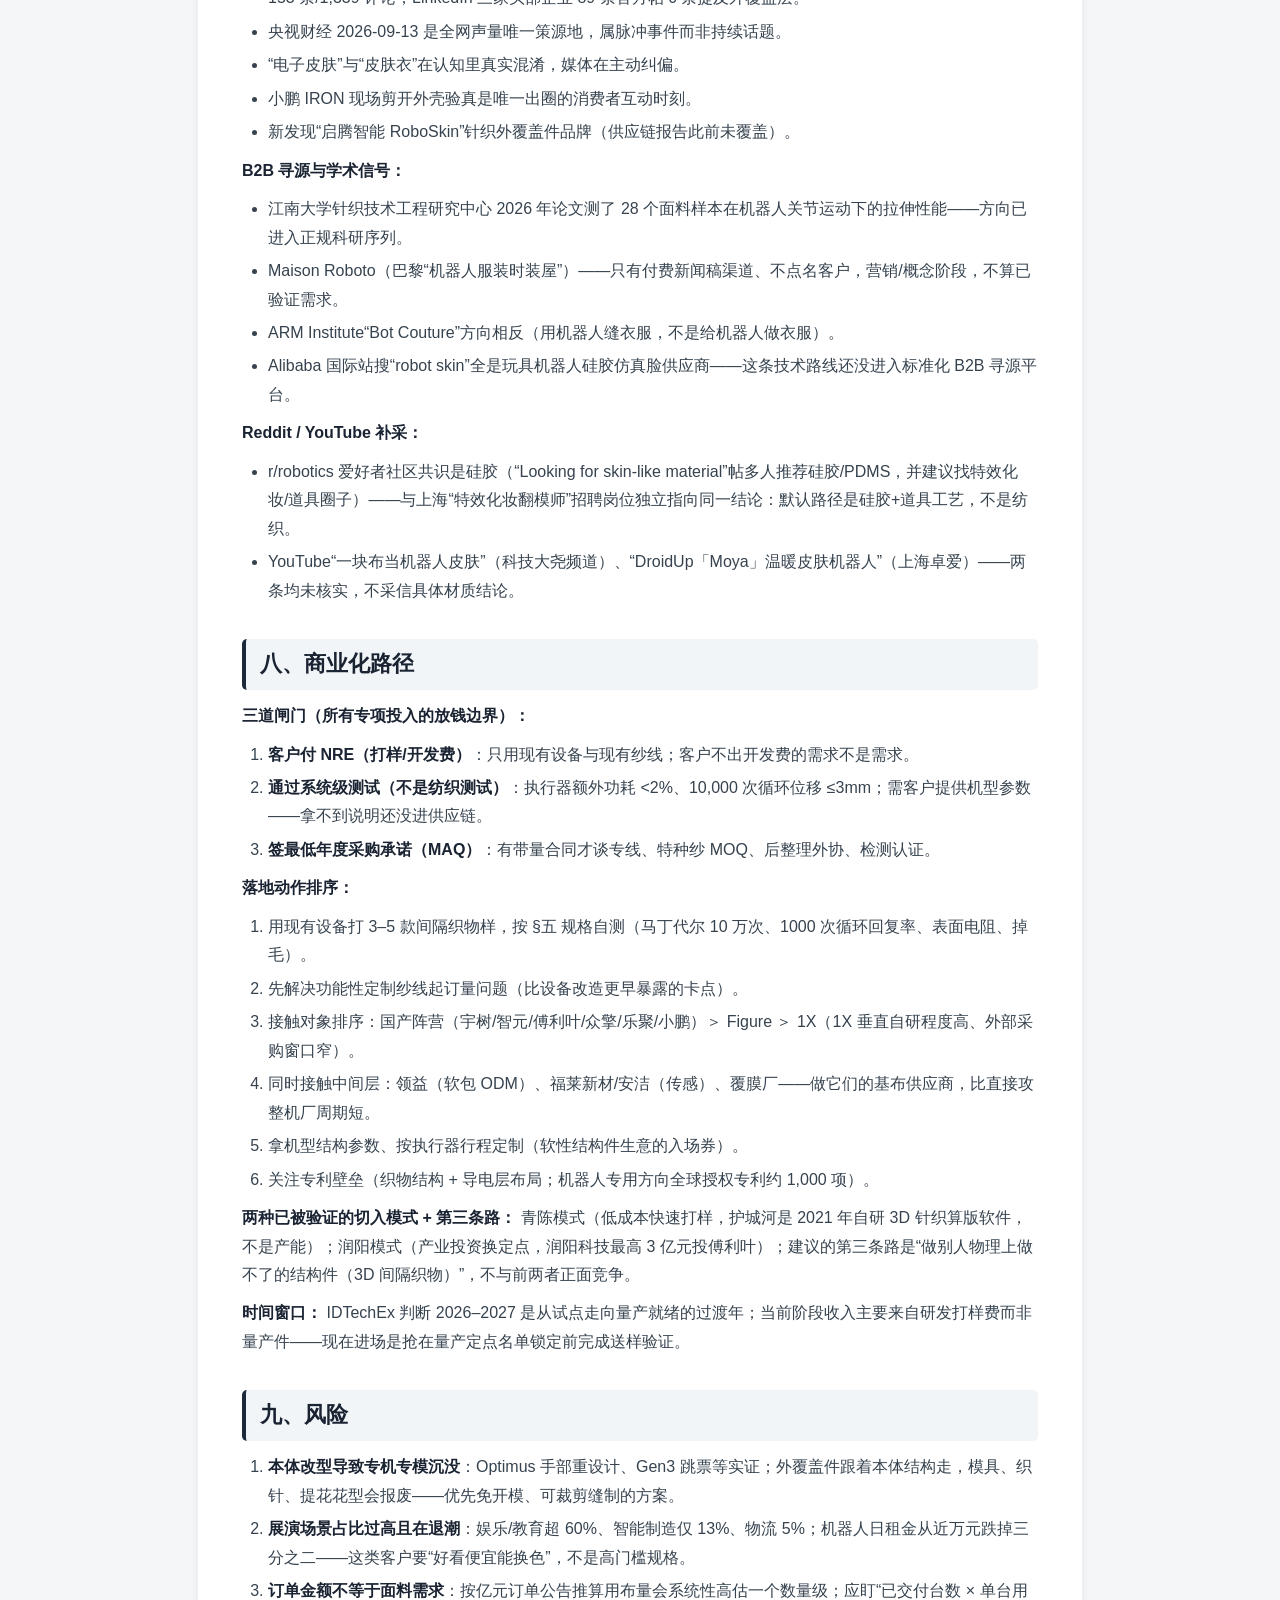
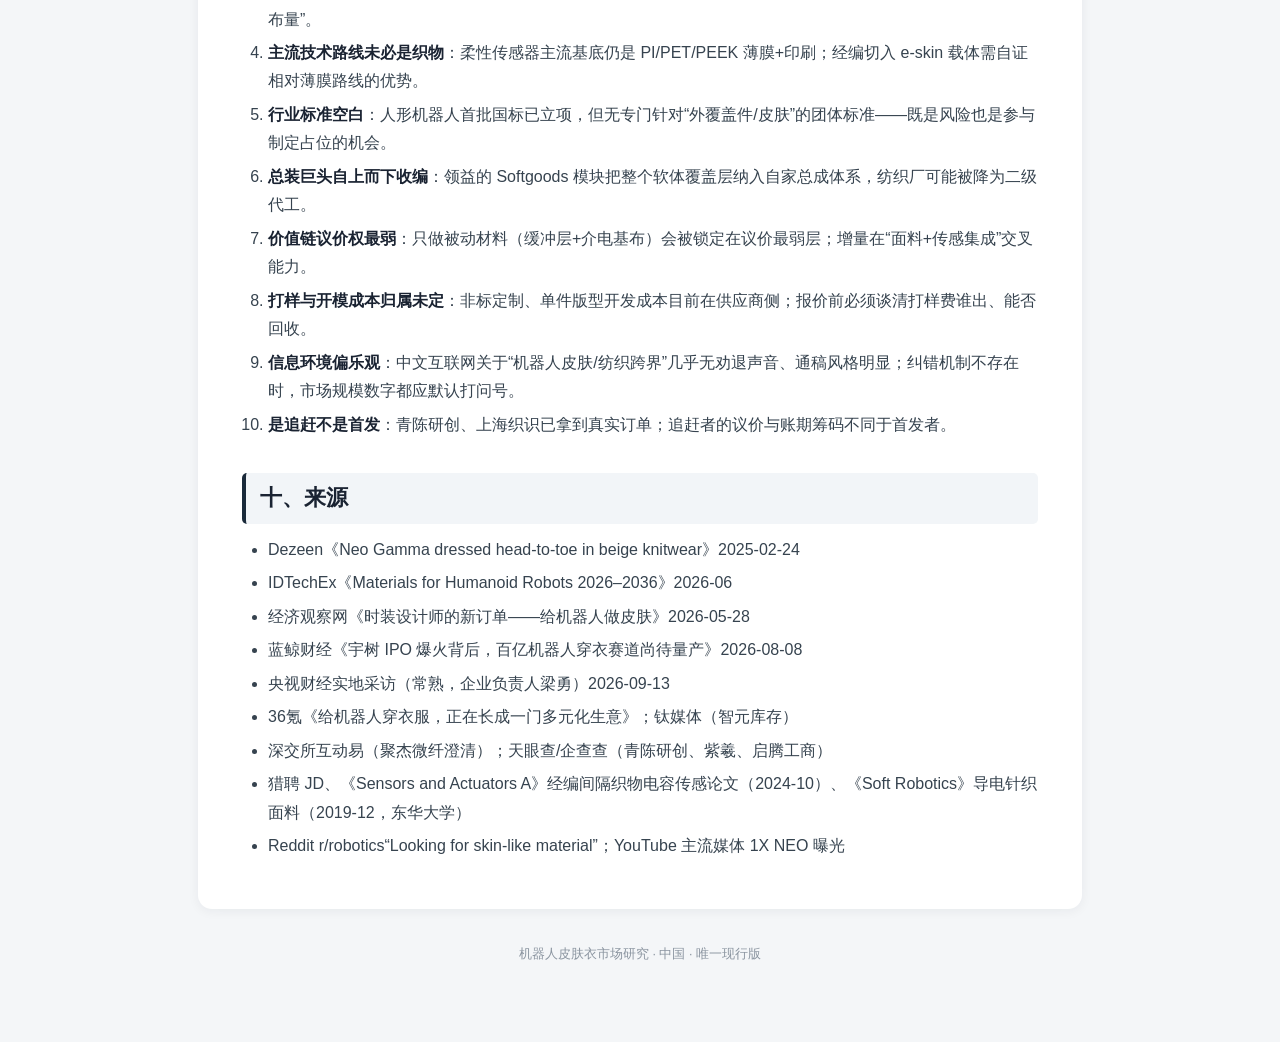
==== commit 70f4b526: "remove 1688 table" ====
--- a/china.html
+++ b/china.html
@@ -283,57 +283,7 @@
 </table>
 <p><strong>两个关门信号：</strong> ① 1X 在加州 Hayward 自建工厂，把针织软件（knitted soft goods）做成自制——最标志性的针织外衣客户对外部代工关门，机会窗口在 Figure 与国产阵营；② 织物基 e-skin 的知识产权壁垒不在纱线，而在“织物结构设计 + 导电层布局”（常熟汽饰与荷兰 Brighter Signals 合作专利覆盖织物结构、导电层布局、信号算法三层）。</p>
 <p><strong>零关联的传统纺织龙头</strong>：申洲国际、健盛集团均未查到机器人服装/皮肤业务（机器人仅用于自身工厂搬运/自动化）；杰克科技 2000 台机器人协议是“机器人进服装厂当工人”（裁剪/缝制/熨烫），不是“机器人穿的衣服”。</p>
-<h2 id="四补供给与招聘的实测信号ego-browser-直读">四·补、供给与招聘的实测信号（ego-browser 直读）</h2>
-<p><strong>1688 挂牌（真实上架商品，价格 ¥18–40）</strong>：</p>
-<table>
-<thead>
-<tr>
-<th>商品</th>
-<th>供应商（开店年限）</th>
-<th>价格</th>
-<th>规格</th>
-<th>用途标签</th>
-</tr>
-</thead>
-<tbody>
-<tr>
-<td>3D 间隔织物经编提花网布（席梦思床垫填充）</td>
-<td>江苏思慕新型纺织科技（2 年）</td>
-<td>¥20</td>
-<td>420g/m²</td>
-<td>床垫/窗帘</td>
-</tr>
-<tr>
-<td>经编网眼布间隔织物（高尔夫草坪缓冲垫）</td>
-<td>江苏思慕（2 年）</td>
-<td>¥18.2</td>
-<td>—</td>
-<td>高尔夫场地缓冲垫</td>
-</tr>
-<tr>
-<td>间隔织物垫子灰白条网眼布</td>
-<td>江苏思慕（2 年）</td>
-<td>¥22</td>
-<td>—</td>
-<td>垫子内里，年销量仅 20 件（2 笔）</td>
-</tr>
-<tr>
-<td>防水空气层经编间隔织物 3D mesh 防火阻燃三明治网布</td>
-<td>常熟市帝网织造科技（19 年）</td>
-<td>¥40</td>
-<td>550g/m²</td>
-<td>汽车软包</td>
-</tr>
-<tr>
-<td>跨境热销单双底坐垫面料 3D 涤纶氨纶经编鸟眼布</td>
-<td>常熟市华宏织造（15 年）</td>
-<td>¥31.98</td>
-<td>—</td>
-<td>坐垫</td>
-</tr>
-</tbody>
-</table>
-<p>要点：① 所有命中商品的用途标签都是坐垫/床垫/汽车软包/高尔夫场地垫，没有一个标注“机器人/仿生皮肤”；② 其中一款年销量仅 20 件（2 笔），说明这是需求偏冷的传统品类；③ 供应商版图是新兴玩家（江苏思慕 2 年）与老牌纺织厂（常熟系 15–19 年）并存，常熟这个经编产业带地名再次出现。</p>
+<h2 id="四补招聘实测机器人皮肤相关岗位猎聘直读">四·补、招聘实测：机器人皮肤相关岗位（猎聘直读）</h2>
 <p><strong>招聘 JD（猎聘免登录，6 个真实在招岗位）</strong>：</p>
 <table>
 <thead>
@@ -505,7 +455,7 @@
 <li>央视财经实地采访（常熟，企业负责人梁勇）2026-09-13</li>
 <li>36氪《给机器人穿衣服，正在长成一门多元化生意》；钛媒体（智元库存）</li>
 <li>深交所互动易（聚杰微纤澄清）；天眼查/企查查（青陈研创、紫羲、启腾工商）</li>
-<li>1688 挂牌、猎聘 JD、《Sensors and Actuators A》经编间隔织物电容传感论文（2024-10）、《Soft Robotics》导电针织面料（2019-12，东华大学）</li>
+<li>猎聘 JD、《Sensors and Actuators A》经编间隔织物电容传感论文（2024-10）、《Soft Robotics》导电针织面料（2019-12，东华大学）</li>
 <li>Reddit r/robotics“Looking for skin-like material”；YouTube 主流媒体 1X NEO 曝光</li>
 </ul>
 
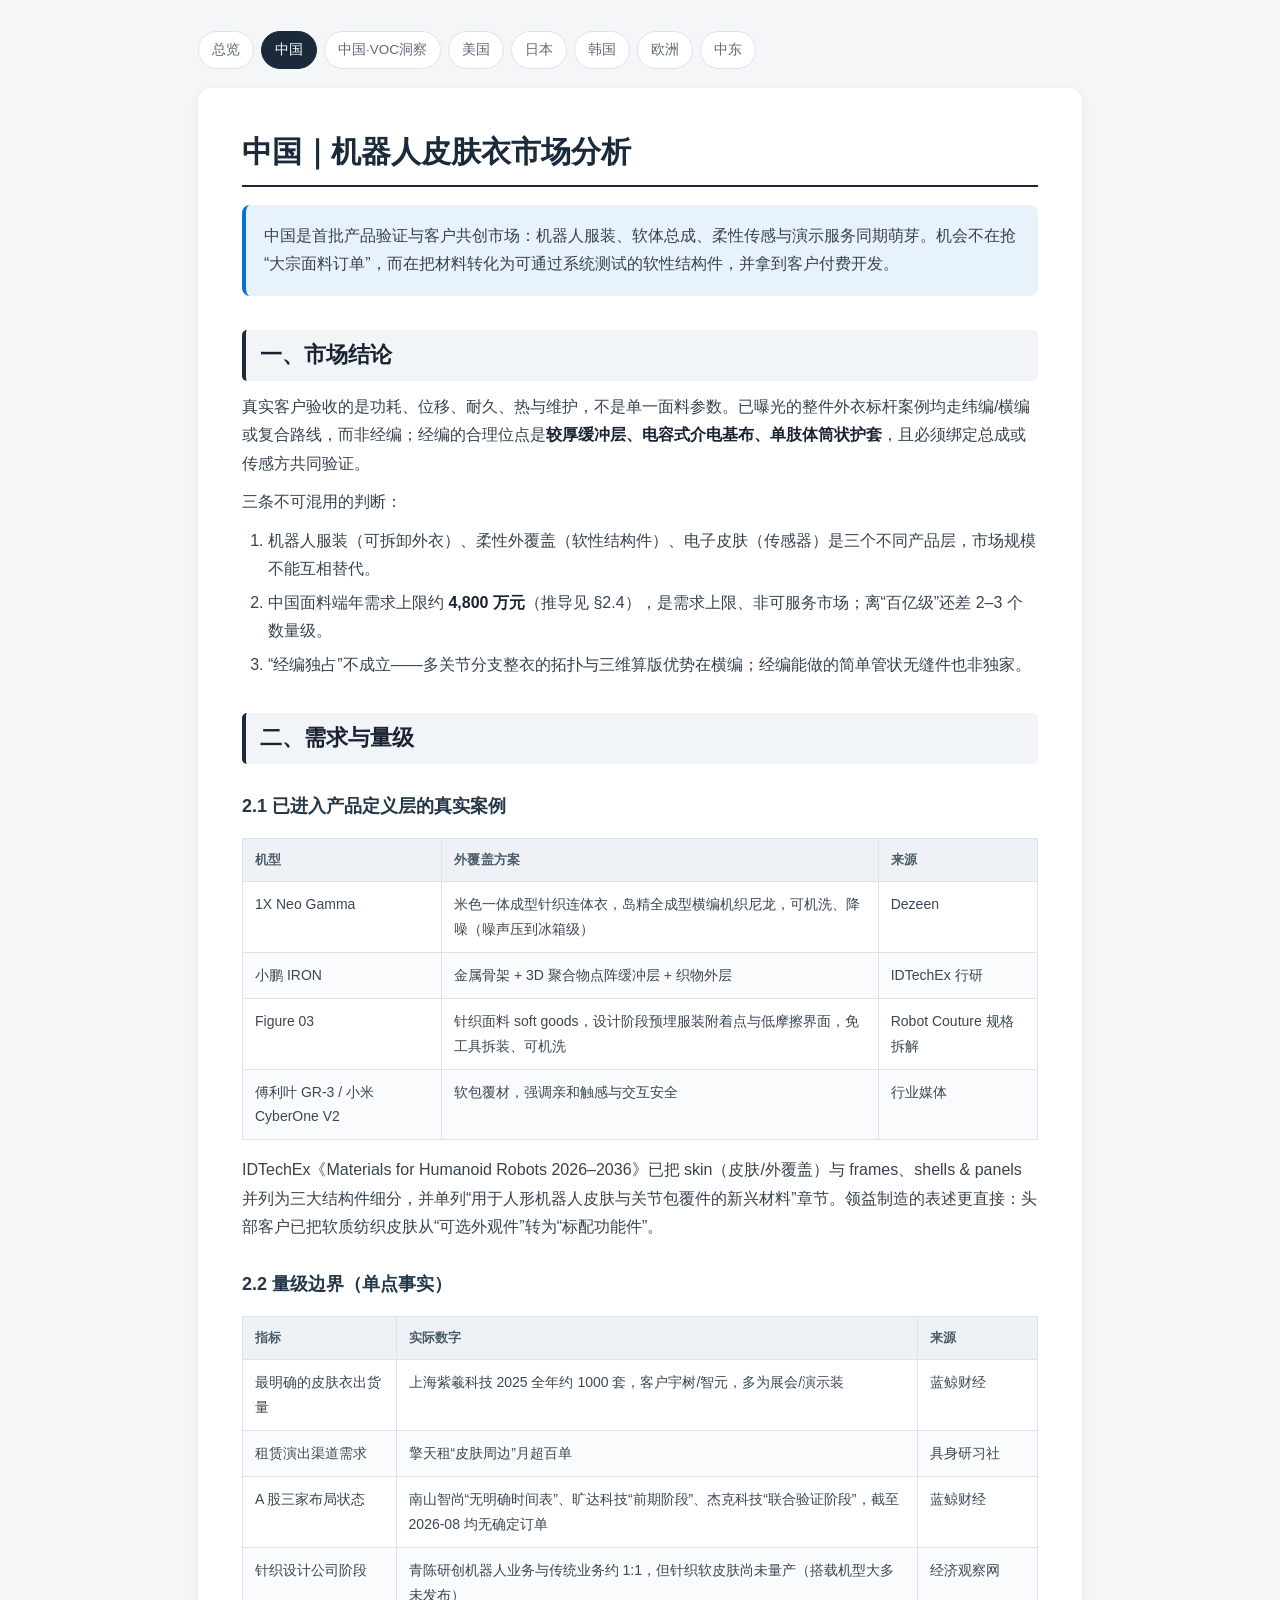
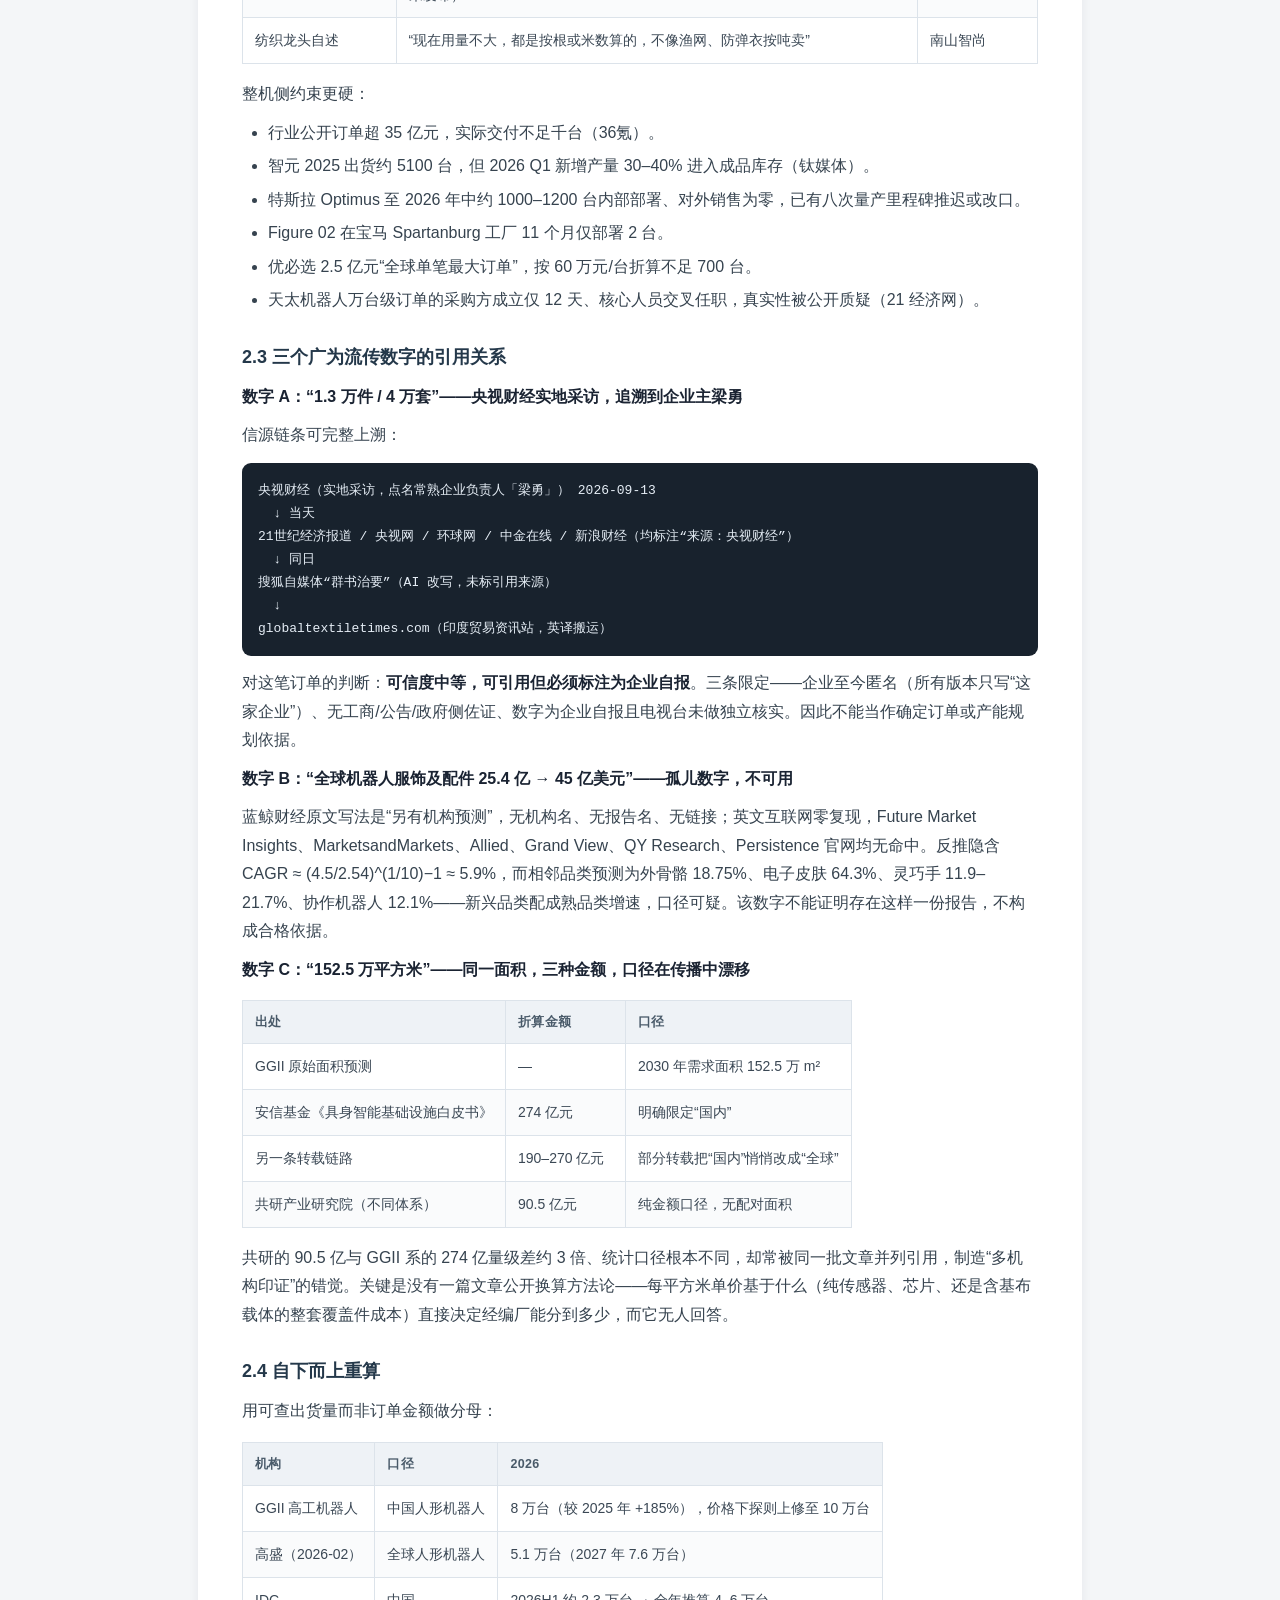
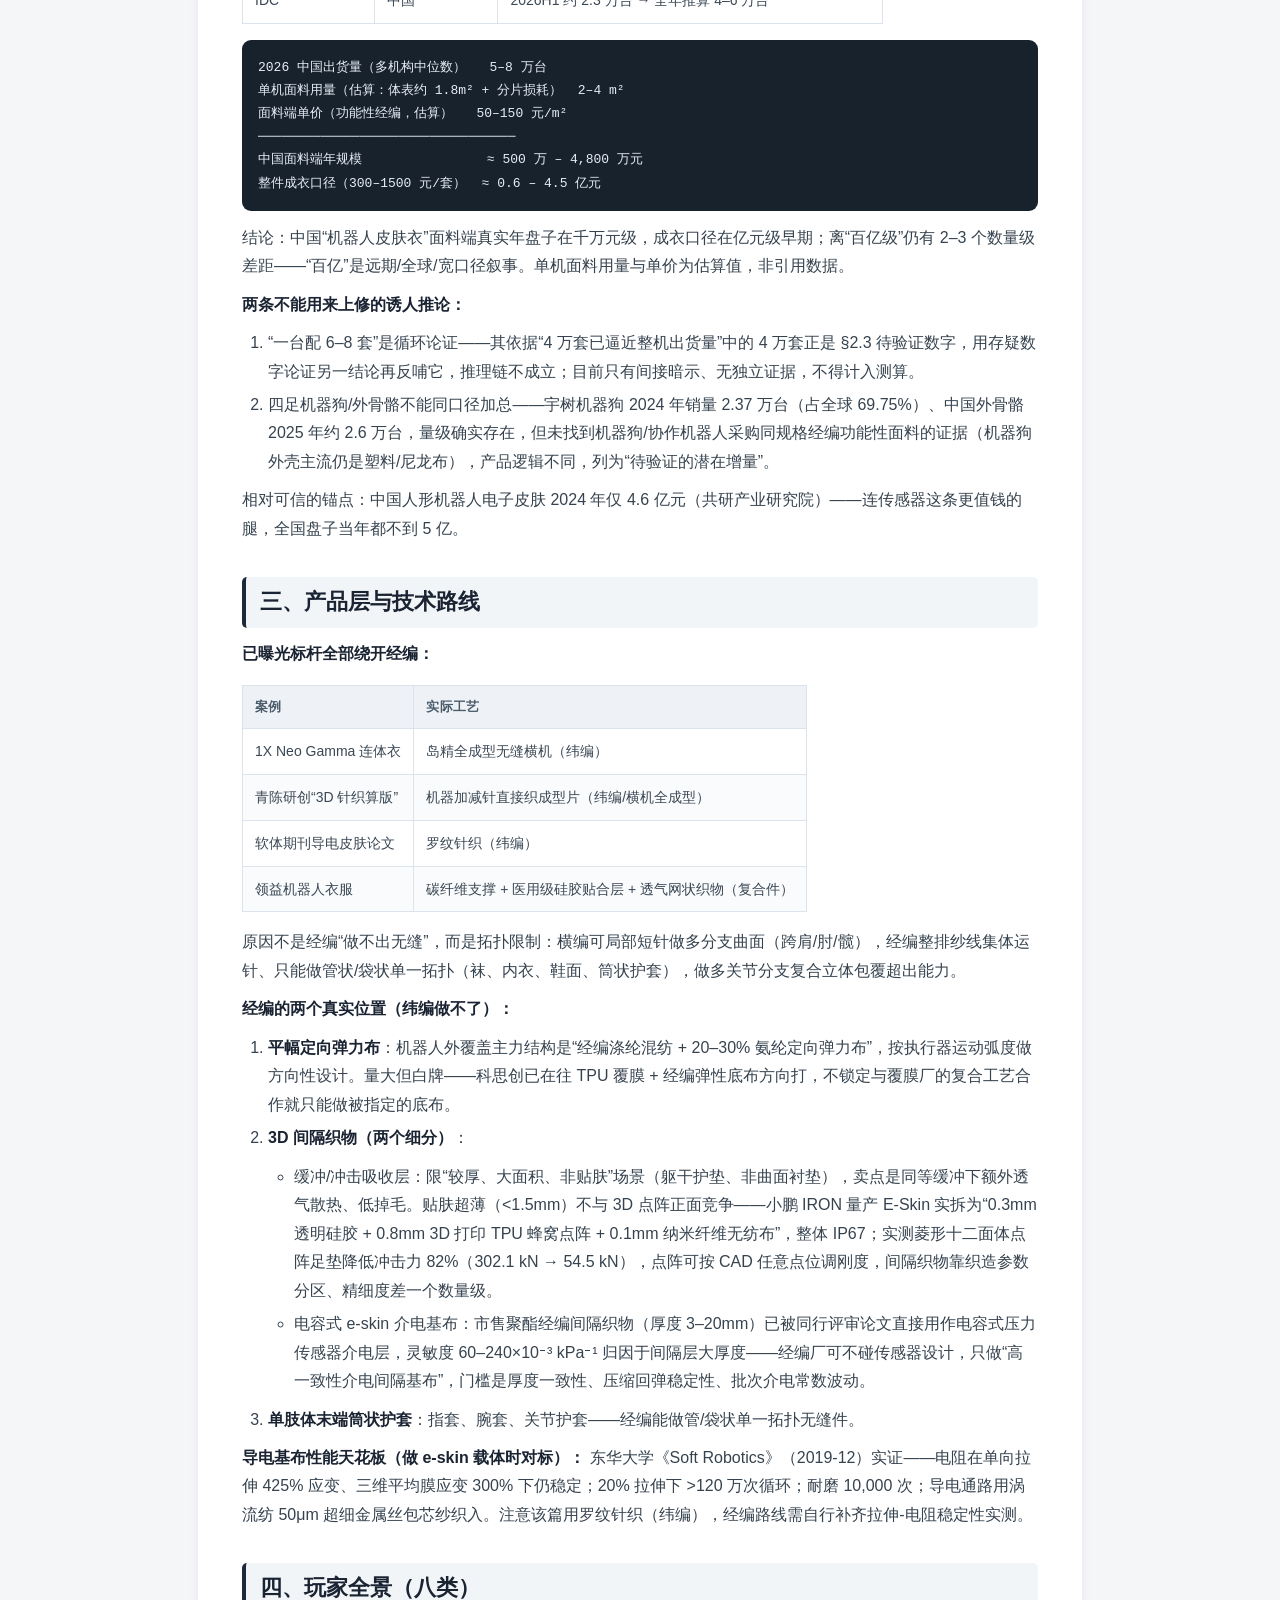
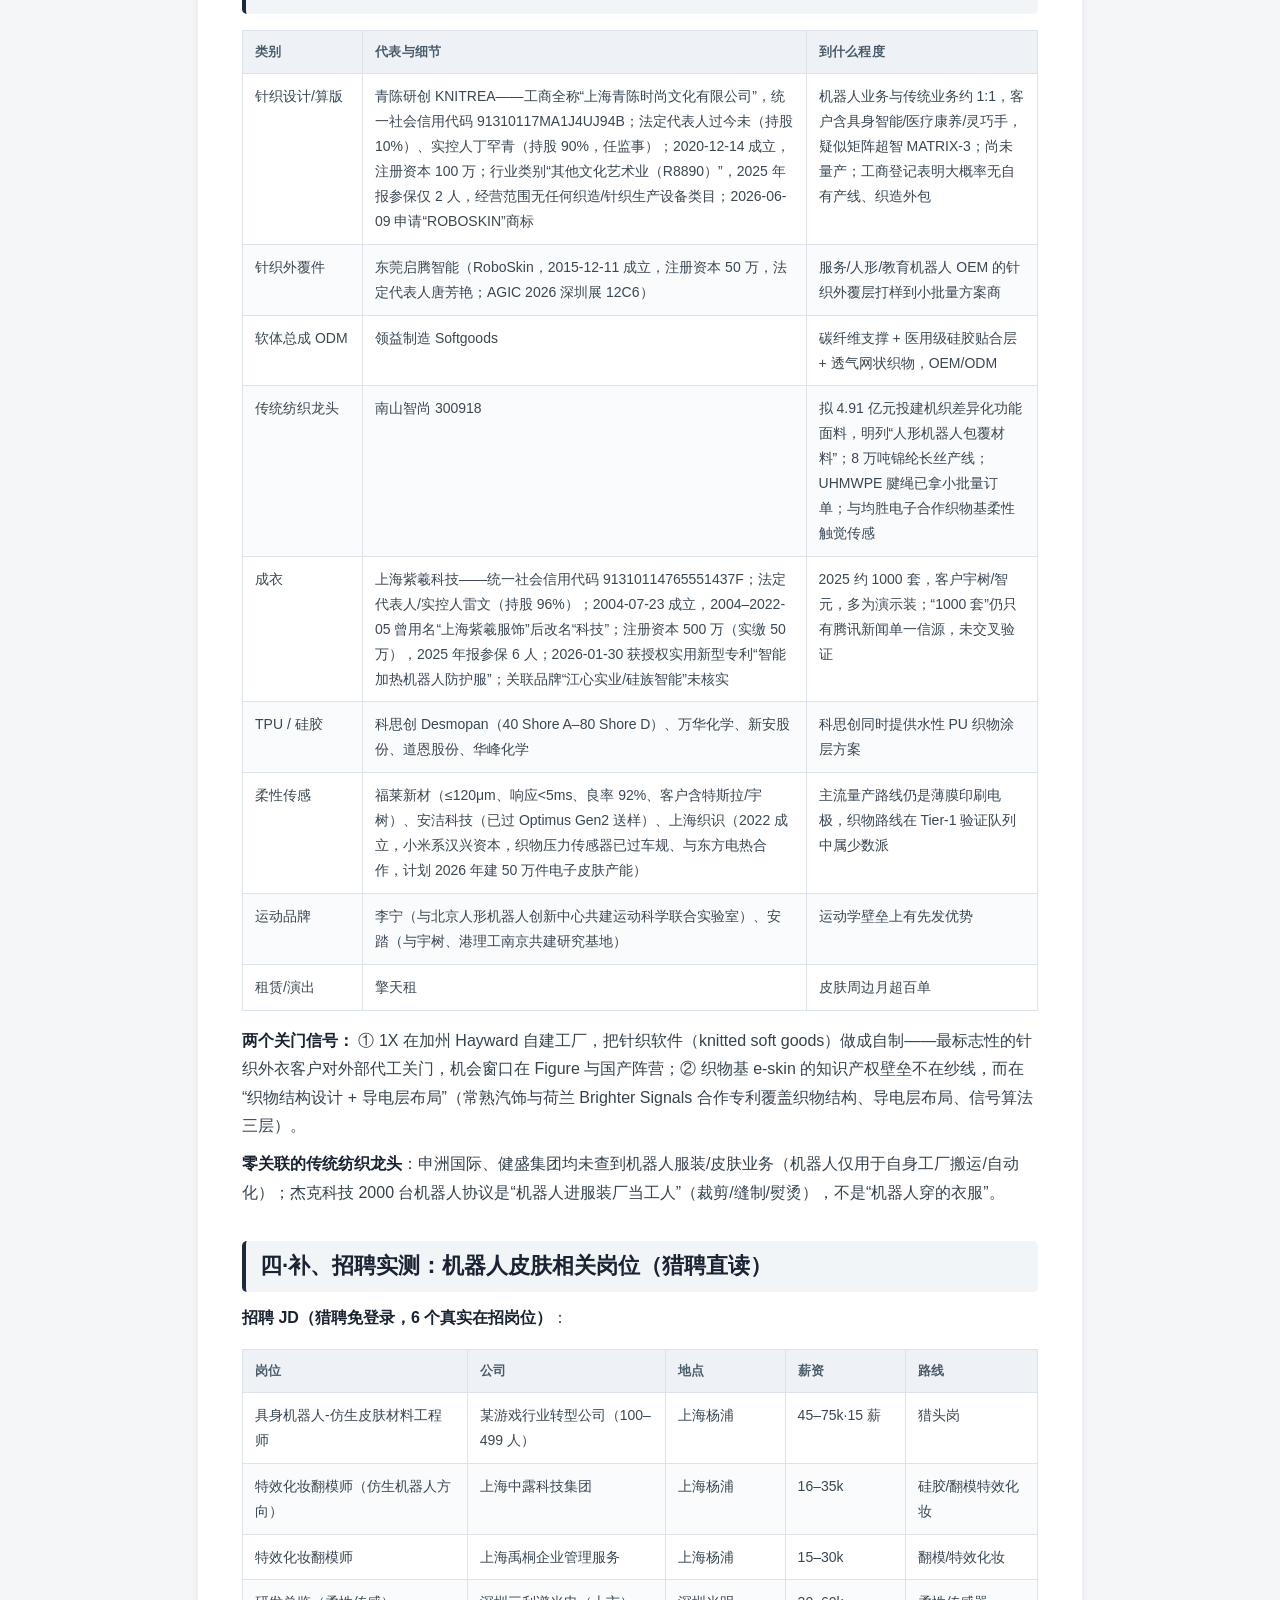
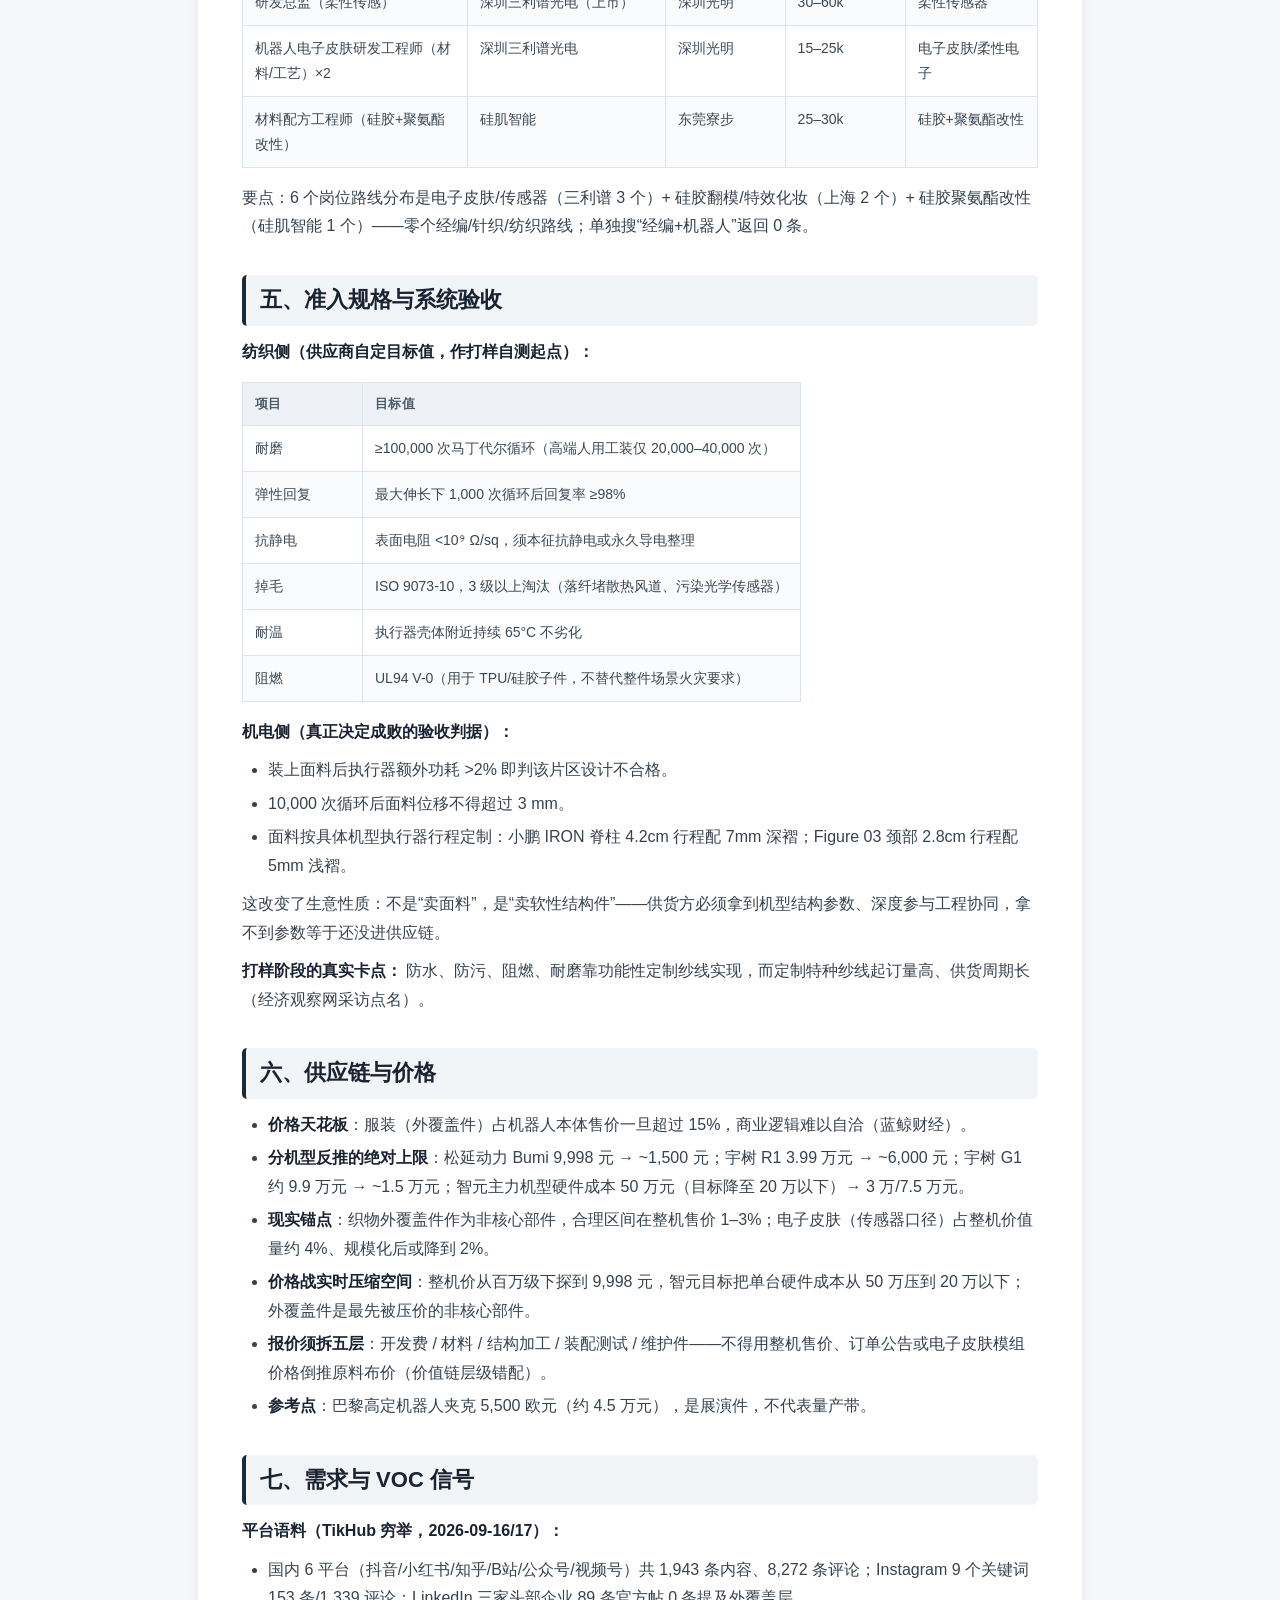
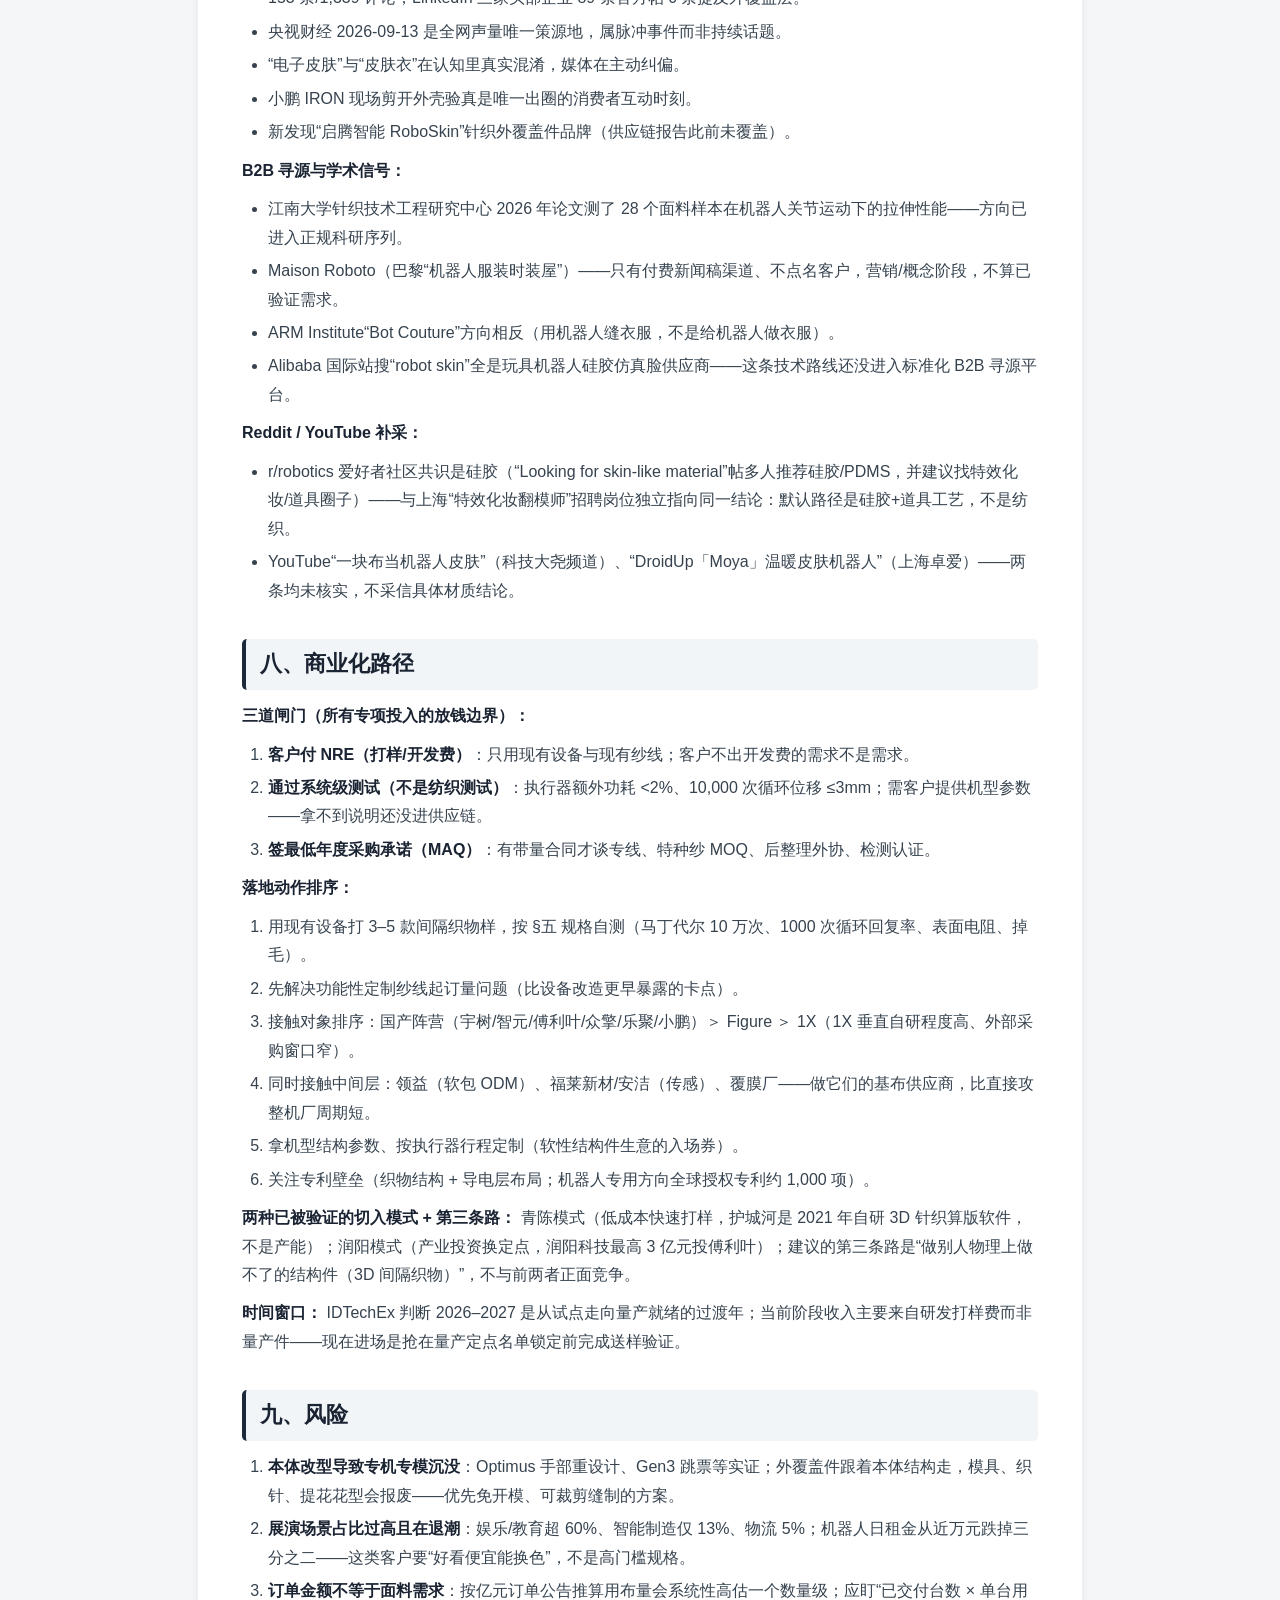
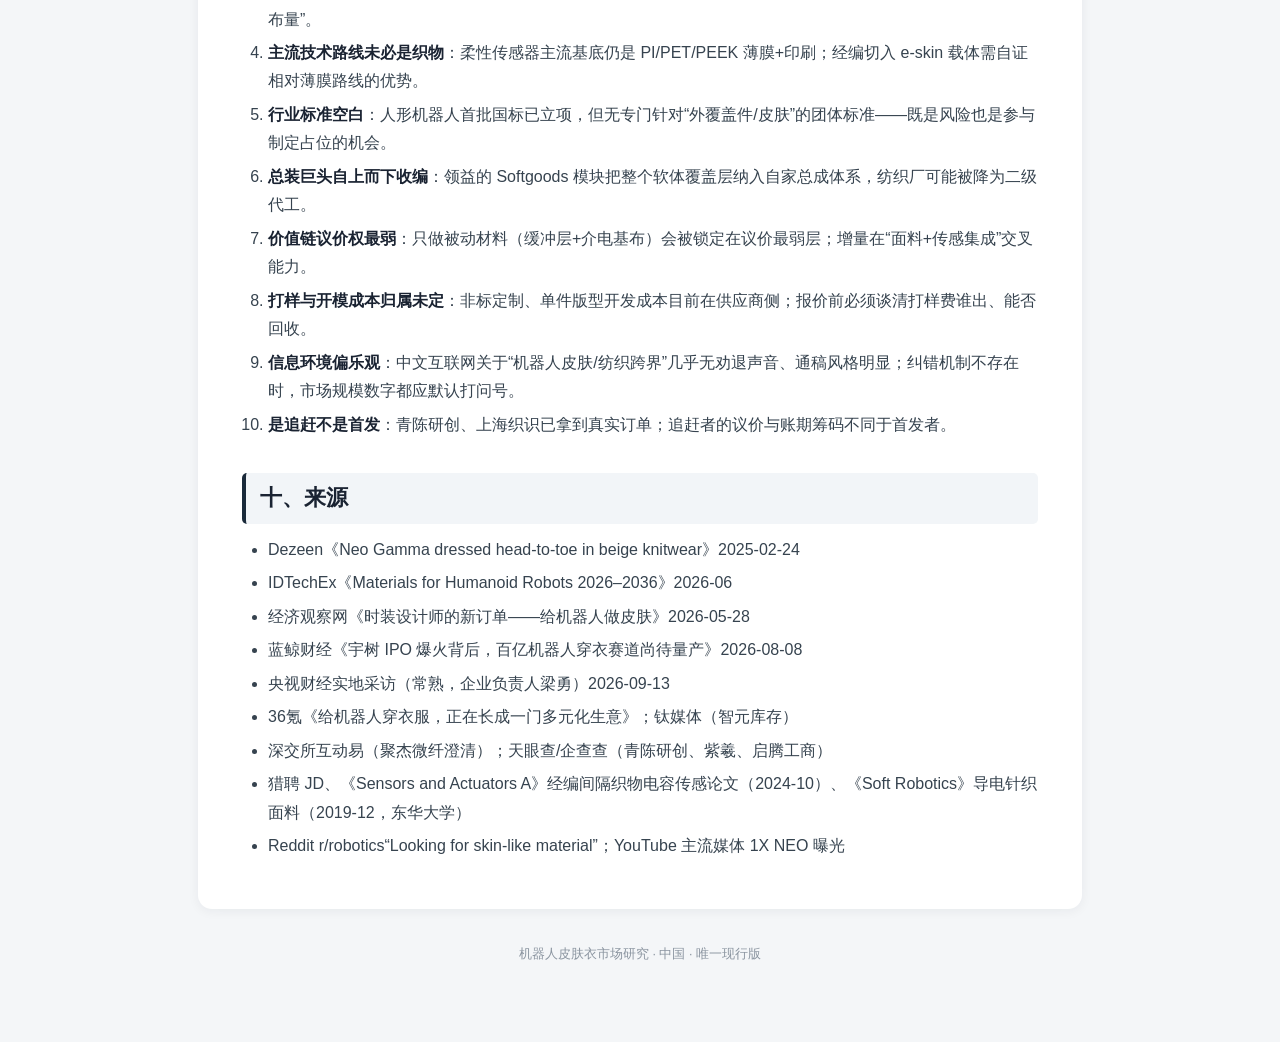
==== commit d408ef88: "update china.html" ====
--- a/china.html
+++ b/china.html
@@ -3,7 +3,7 @@
 <title>中国｜机器人皮肤衣市场分析</title>
 <link rel="stylesheet" href="assets/final.css">
 </head><body><div class="wrap">
-<nav class="nav"><a href="index.html">总览</a><a href="china.html" class="active">中国</a><a href="usa.html">美国</a><a href="japan.html">日本</a><a href="korea.html">韩国</a><a href="europe.html">欧洲</a><a href="middle-east.html">中东</a></nav>
+<nav class="nav"><a href="index.html">总览</a><a href="china.html" class="active">中国</a><a href="china-voc.html">中国·VOC洞察</a><a href="usa.html">美国</a><a href="japan.html">日本</a><a href="korea.html">韩国</a><a href="europe.html">欧洲</a><a href="middle-east.html">中东</a></nav>
 <main class="doc">
 <h1 id="中国机器人皮肤衣市场分析">中国｜机器人皮肤衣市场分析</h1>
 <blockquote>
